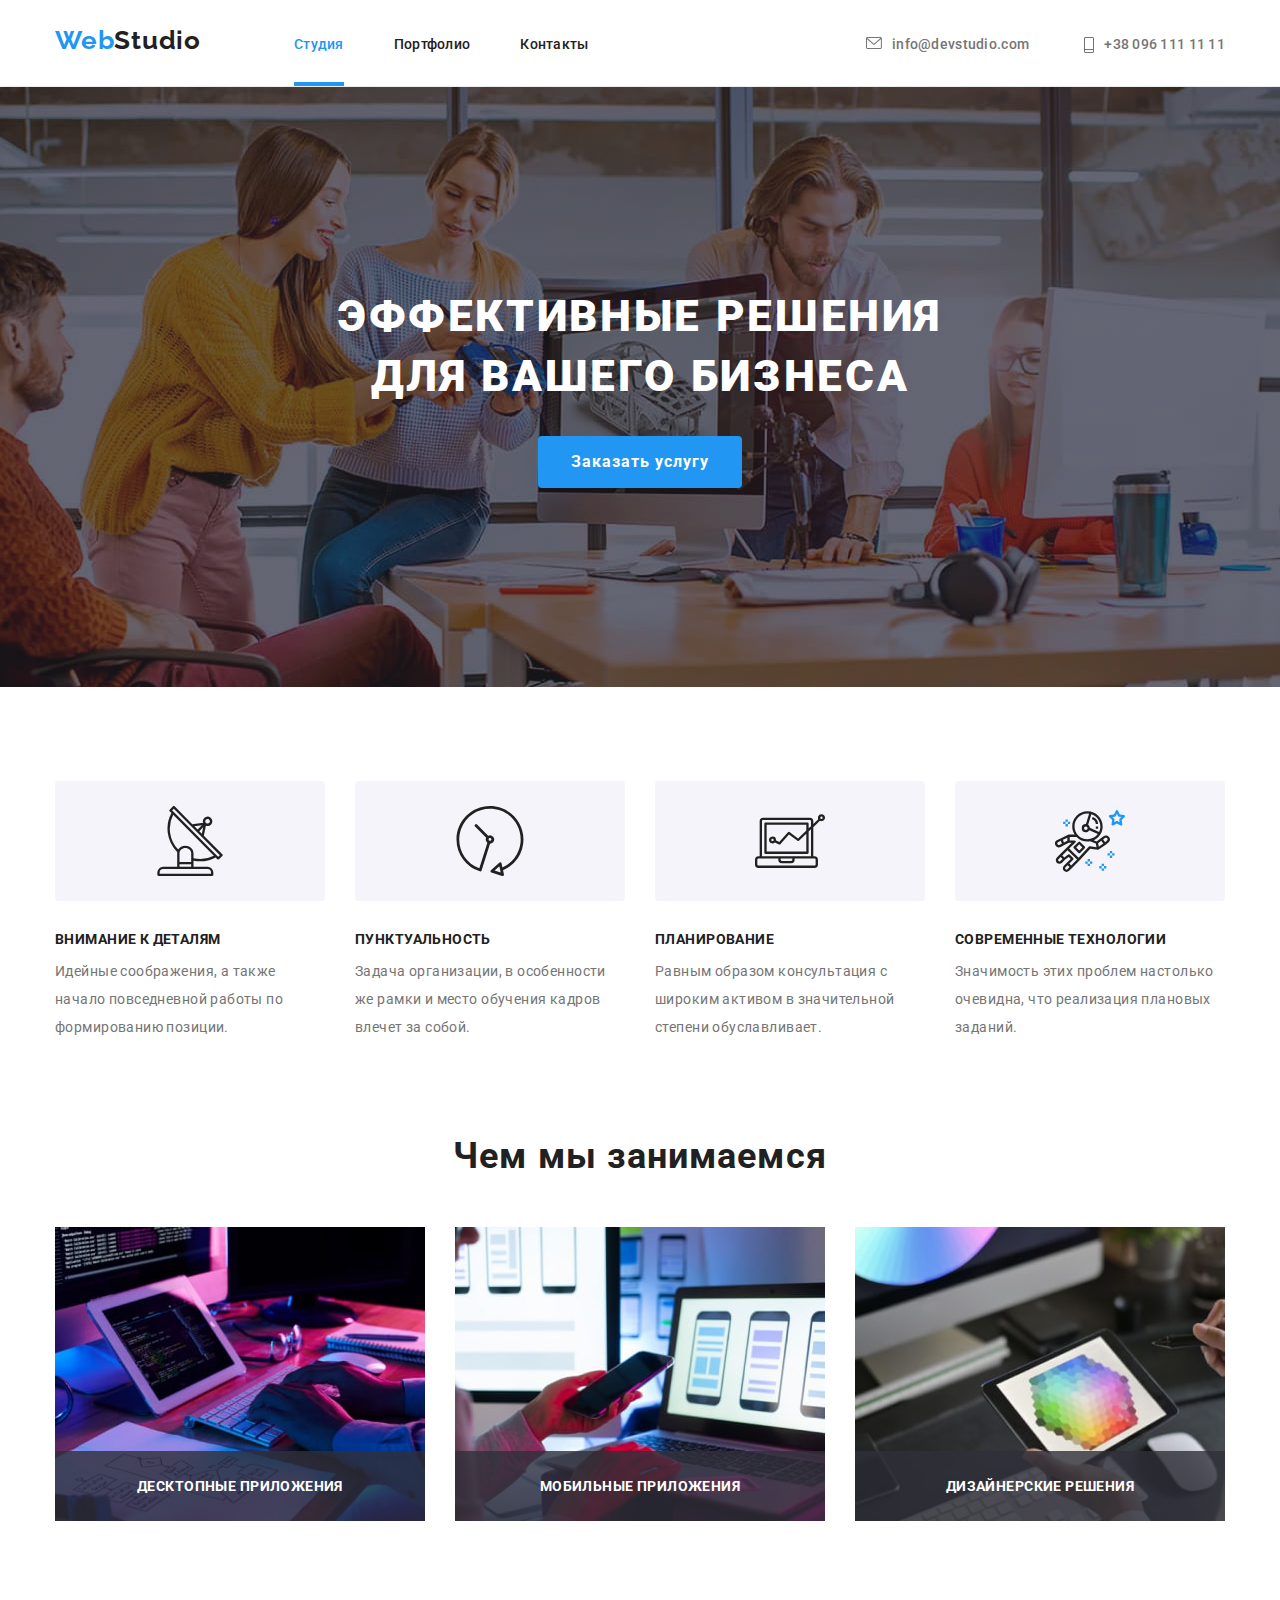
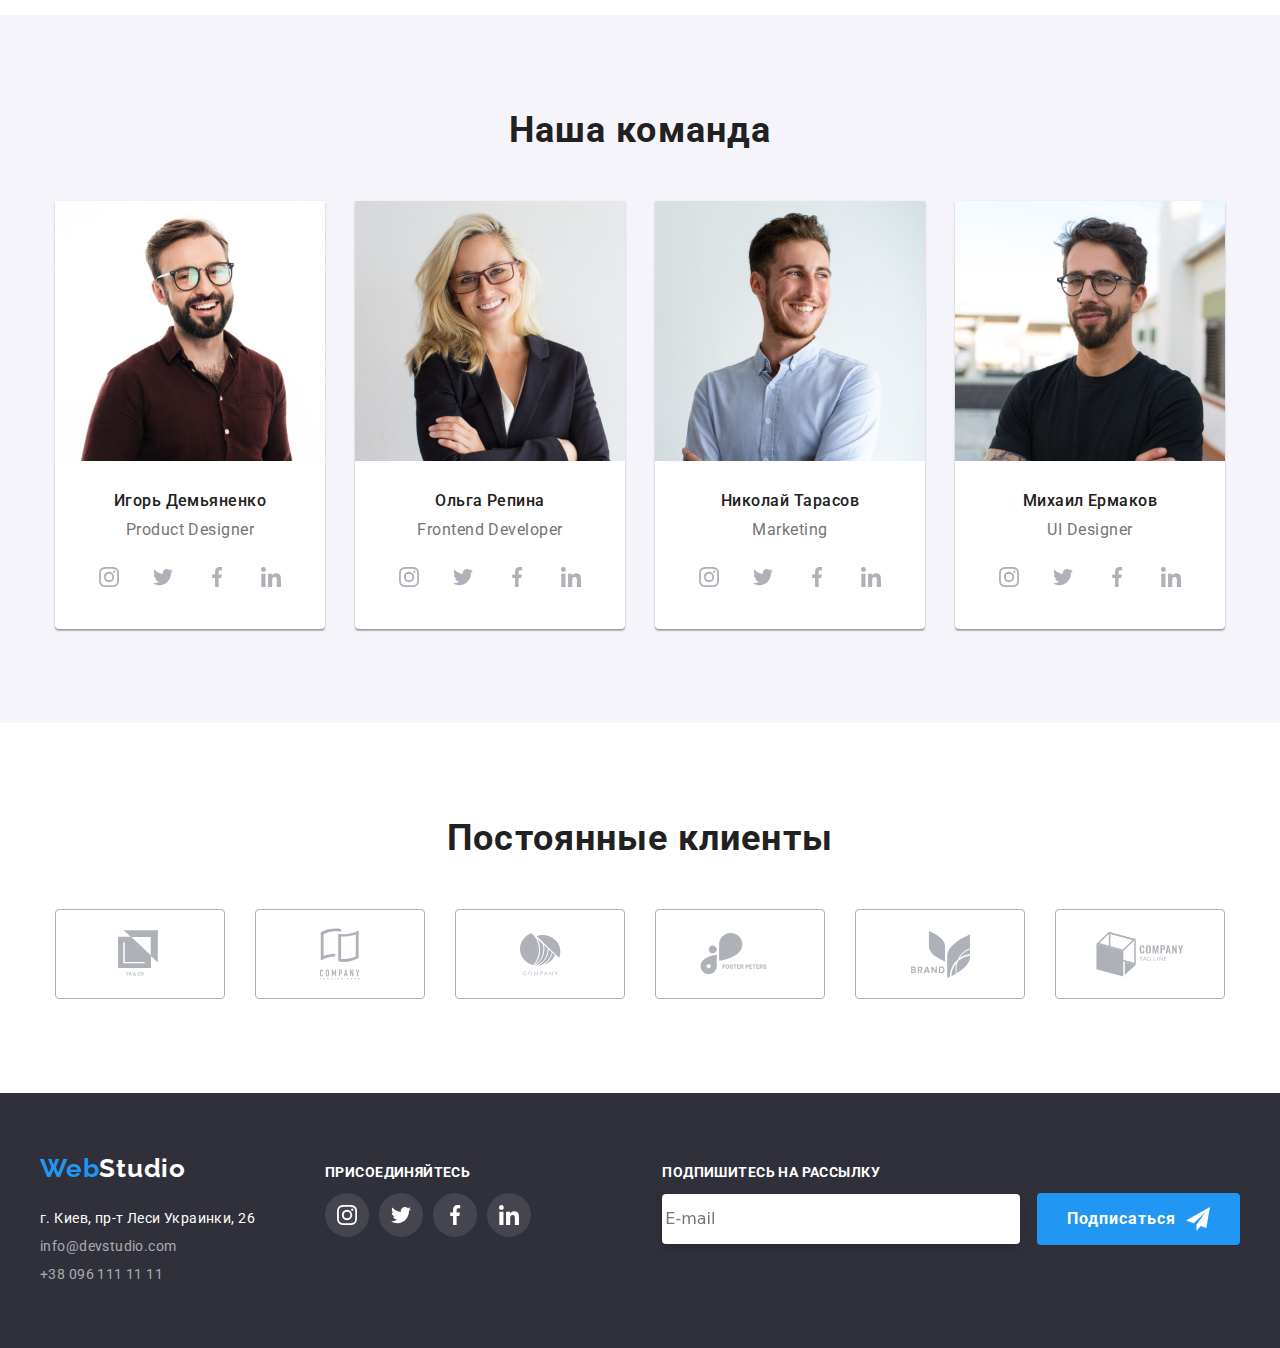
==== index.html @ 357f983d "start 7 d.z" ====
<!DOCTYPE html>
<html lang="ru">
  <head>
    <meta charset="UTF-8" />
    <meta name="viewport" content="width=device-width, initial-scale=1.0" />
    <title>WebStudio</title>
    <link rel="stylesheet" href="./css/styles.css" />
    <link
      rel="stylesheet"
      href="https://cdnjs.cloudflare.com/ajax/libs/modern-normalize/0.7.0/modern-normalize.min.css"
    />
    <link
      href="https://fonts.googleapis.com/css2?family=Raleway:wght@400;700&family=Roboto:wght@400;500;700;900&display=swap"
      rel="stylesheet"
    />
  </head>
  <body>
    <header>
      <div class="container leveling">
        <nav class="header__nav">
          <a class="logo" href="./index.html">
            <p>Web<span class="logo_Studio">Studio</span></p>
          </a>
          <ul class="header__list">
            <li class="item"><a class="link current" href="./index.html">Студия</a></li>
            <li class="item"><a class="link" href="./portfolio.html">Портфолио</a></li>
            <li class="item"><a class="link" href="">Контакты</a></li>
          </ul>
        </nav>
        <address class="header__address">
          <a class="addres-link" href="mailto:info@devstudio.com">
            <svg class="address-img mail">
              <use href="./images/svg_sprite/sprite_optim.svg#icon-mail"></use></svg
            >info@devstudio.com</a
          >
          <a class="addres-link" href="tell:+380961111111">
            <svg class="address-img mob">
              <use href="./images/svg_sprite/sprite_optim.svg#icon-mob"></use></svg
            >+38 096 111 11 11</a
          >
        </address>
      </div>
    </header>
    <main>
      <!-- секція Герой -->
      <section class="hero">
        <div class="hero__bloс">
          <h1 class="title">Эффективные решения для вашего бизнеса</h1>
          <button class="button" type="button" data-modal-open>Заказать услугу</button>
        </div>
      </section>
      <!-- секція переваги   -->
      <section class="advantages">
        <div class="container">
          <h2 class="visually-hidden">advantages</h2>
          <ul class="advantages__list">
            <li class="advantages__item">
              <p class="advantages__title antenna">Внимание к деталям</p>
              <p class="advantages__descript">
                Идейные соображения, а также начало повседневной работы по формированию позиции.
              </p>
            </li>
            <li class="advantages__item">
              <p class="advantages__title clock">Пунктуальность</p>
              <p class="advantages__descript">
                Задача организации, в особенности же рамки и место обучения кадров влечет за собой.
              </p>
            </li>
            <li class="advantages__item">
              <p class="advantages__title leptop">Планирование</p>
              <p class="advantages__descript">
                Равным образом консультация с широким активом в значительной степени обуславливает.
              </p>
            </li>
            <li class="advantages__item">
              <p class="advantages__title astronaut">Современные технологии</p>
              <p class="advantages__descript">
                Значимость этих проблем настолько очевидна, что реализация плановых заданий.
              </p>
            </li>
          </ul>
        </div>
      </section>
      <!-- секція чим ми займаємось -->
      <section class="specialty section__joint">
        <div class="container">
          <h2 class="specialty__title">Чем мы занимаемся</h2>
          <ul class="specialty__list">
            <li class="specialty__item">
              <img src="./images/specialty/desktop.jpg" alt="desktop" width="370" height="294" />
              <h3 class="specialyty__position-title">Десктопные приложения</h3>
            </li>
            <li class="specialty__item">
              <img src="./images/specialty/mobile.jpg" alt="mobile" width="370" height="294" />
              <h3 class="specialyty__position-title">Мобильные приложения</h3>
            </li>
            <li class="specialty__item">
              <img src="./images/specialty/tablet.jpg" alt="tablet" width="370" height="294" />
              <h3 class="specialyty__position-title">Дизайнерские решения</h3>
            </li>
          </ul>
        </div>
      </section>
      <!-- секція наша команда -->
      <section class="team section__joint">
        <div class="container">
          <h2 class="team__title section-title">Наша команда</h2>
          <ul class="team__list">
            <li class="team__item">
              <img class="team__img" src="./images/team/igor.jpg" alt="Игорь Демьяненко" width="270" height="260" />
              <div class="team__card">
                <h3 class="team__subtitle">Игорь Демьяненко</h3>
                <p class="team__descript">Product Designer</p>
                <ul class="list_network">
                  <li class="item_network">
                    <a class="link_network" href="">
                      <svg class="light_theme instagram-size">
                        <use href="./images/svg_sprite/sprite_optim.svg#icon-instagram-2"></use>
                      </svg>
                    </a>
                  </li>
                  <li class="item_network">
                    <a class="link_network" href="">
                      <svg class="light_theme twitter-size">
                        <use href="./images/svg_sprite/sprite_optim.svg#icon-twitter-1"></use>
                      </svg>
                    </a>
                  </li>
                  <li class="item_network">
                    <a class="link_network" href="">
                      <svg class="light_theme facebook-size">
                        <use href="./images/svg_sprite/sprite_optim.svg#icon-facebook-1"></use>
                      </svg>
                    </a>
                  </li>
                  <li class="item_network">
                    <a class="link_network" href="">
                      <svg class="light_theme linkedin-size">
                        <use href="./images/svg_sprite/sprite_optim.svg#icon-linkedin-1"></use>
                      </svg>
                    </a>
                  </li>
                </ul>
              </div>
            </li>
            <li class="team__item">
              <img class="team__img" src="./images/team/olha.jpg" alt="Ольга Репина" width="270" height="260" />
              <div class="team__card">
                <h3 class="team__subtitle">Ольга Репина</h3>
                <p class="team__descript">Frontend Developer</p>
                <ul class="list_network">
                  <li class="item_network">
                    <a class="link_network" href="">
                      <svg class="light_theme instagram-size">
                        <use href="./images/svg_sprite/sprite_optim.svg#icon-instagram-2"></use>
                      </svg>
                    </a>
                  </li>
                  <li class="item_network">
                    <a class="link_network" href="">
                      <svg class="light_theme twitter-size">
                        <use href="./images/svg_sprite/sprite_optim.svg#icon-twitter-1"></use>
                      </svg>
                    </a>
                  </li>
                  <li class="item_network">
                    <a class="link_network" href="">
                      <svg class="light_theme facebook-size">
                        <use href="./images/svg_sprite/sprite_optim.svg#icon-facebook-1"></use>
                      </svg>
                    </a>
                  </li>
                  <li class="item_network">
                    <a class="link_network" href="">
                      <svg class="light_theme linkedin-size">
                        <use href="./images/svg_sprite/sprite_optim.svg#icon-linkedin-1"></use>
                      </svg>
                    </a>
                  </li>
                </ul>
              </div>
            </li>
            <li class="team__item">
              <img class="team__img" src="./images/team/mykola.jpg" alt="Николай Тарасов" width="270" height="260" />
              <div class="team__card">
                <h3 class="team__subtitle">Николай Тарасов</h3>
                <p class="team__descript">Marketing</p>
                <ul class="list_network">
                  <li class="item_network">
                    <a class="link_network" href="">
                      <svg class="light_theme instagram-size">
                        <use href="./images/svg_sprite/sprite_optim.svg#icon-instagram-2"></use>
                      </svg>
                    </a>
                  </li>
                  <li class="item_network">
                    <a class="link_network" href="">
                      <svg class="light_theme twitter-size">
                        <use href="./images/svg_sprite/sprite_optim.svg#icon-twitter-1"></use>
                      </svg>
                    </a>
                  </li>
                  <li class="item_network">
                    <a class="link_network" href="">
                      <svg class="light_theme facebook-size">
                        <use href="./images/svg_sprite/sprite_optim.svg#icon-facebook-1"></use>
                      </svg>
                    </a>
                  </li>
                  <li class="item_network">
                    <a class="link_network" href="">
                      <svg class="light_theme linkedin-size">
                        <use href="./images/svg_sprite/sprite_optim.svg#icon-linkedin-1"></use>
                      </svg>
                    </a>
                  </li>
                </ul>
              </div>
            </li>
            <li class="team__item">
              <img class="team__img" src="./images/team/myhailo.jpg" alt="Михаил Ермаков" width="270" height="260" />
              <div class="team__card">
                <h3 class="team__subtitle">Михаил Ермаков</h3>
                <p class="team__descript">UI Designer</p>
                <ul class="list_network">
                  <li class="item_network">
                    <a class="link_network" href="" aria-label="www.instagram.com">
                      <svg class="light_theme instagram-size">
                        <use href="./images/svg_sprite/sprite_optim.svg#icon-instagram-2"></use>
                      </svg>
                    </a>
                  </li>
                  <li class="item_network">
                    <a class="link_network" href="" aria-label="www.twitter.com">
                      <svg class="light_theme twitter-size">
                        <use href="./images/svg_sprite/sprite_optim.svg#icon-twitter-1"></use>
                      </svg>
                    </a>
                  </li>
                  <li class="item_network">
                    <a class="link_network" href="" aria-label="www.facebook.com">
                      <svg class="light_theme facebook-size">
                        <use href="./images/svg_sprite/sprite_optim.svg#icon-facebook-1"></use>
                      </svg>
                    </a>
                  </li>
                  <li class="item_network">
                    <a class="link_network" href="" aria-label="www.linkedin.com">
                      <svg class="light_theme linkedin-size">
                        <use href="./images/svg_sprite/sprite_optim.svg#icon-linkedin-1"></use>
                      </svg>
                    </a>
                  </li>
                </ul>
              </div>
            </li>
          </ul>
        </div>
      </section>
      <!-- постійні клієнти -->
      <section class="customers section__joint">
        <div class="container">
          <h2 class="customers__title section-title">Постоянные клиенты</h2>
          <ul class="customers__list">
            <li class="customers__item">
              <a class="customers__link" href="#">
                <svg width="44" height="49" class="customers__icon">
                  <use href="./images/svg_sprite/sprite_optim.svg#icon-YA_CO"></use>
                </svg>
              </a>
            </li>
            <li class="customers__item">
              <a class="customers__link" href="">
                <svg width="40" height="52" class="customers__icon">
                  <use href="./images/svg_sprite/sprite_optim.svg#icon-company_tagline_here"></use>
                </svg>
              </a>
            </li>
            <li class="customers__item">
              <a class="customers__link" href="">
                <svg width="41" height="43" class="customers__icon">
                  <use href="./images/svg_sprite/sprite_optim.svg#icon-company"></use>
                </svg>
              </a>
            </li>
            <li class="customers__item">
              <a class="customers__link" href="">
                <svg width="80" height="42" class="customers__icon">
                  <use href="./images/svg_sprite/sprite_optim.svg#icon-FosterPeters"></use>
                </svg>
              </a>
            </li>
            <li class="customers__item">
              <a class="customers__link" href="">
                <svg width="59" height="47" class="customers__icon">
                  <use href="./images/svg_sprite/sprite_optim.svg#icon-Brand"></use>
                </svg>
              </a>
            </li>
            <li class="customers__item">
              <a class="customers__link" href="">
                <svg width="88" height="45" class="customers__icon">
                  <use href="./images/svg_sprite/sprite_optim.svg#icon-Compani_tag_line"></use>
                </svg>
              </a>
            </li>
          </ul>
        </div>
      </section>
    </main>
    <!-- футер -->
    <footer class="page-footer">
      <div class="container page-footer__box">
        <div class="address-box">
          <a class="logo" href="./index.html">
            <p>Web<span class="logo_Studio">Studio</span></p>
          </a>
          <address>
            <p class="footer-address">г. Киев, пр-т Леси Украинки, 26</p>
            <a class="footer_link" href="mailto:info@devstudio.com">info@devstudio.com</a>
            <a class="footer_link" href="tell:+380961111111">+38 096 111 11 11</a>
          </address>
        </div>
        <div class="network-box">
          <p class="join">присоединяйтесь</p>
          <ul class="list_network">
            <li class="item_network">
              <a class="link_network link_them" href="" aria-label="www.instagram.com">
                <svg class="dark_theme instagram-size">
                  <use href="./images/svg_sprite/sprite_optim.svg#icon-instagram-2"></use>
                </svg>
              </a>
            </li>
            <li class="item_network">
              <a class="link_network link_them" href="" aria-label="www.twitter.com">
                <svg class="dark_theme twitter-size">
                  <use href="./images/svg_sprite/sprite_optim.svg#icon-twitter-1"></use>
                </svg>
              </a>
            </li>
            <li class="item_network">
              <a class="link_network link_them" href="" aria-label="www.facebook.com">
                <svg class="dark_theme facebook-size">
                  <use href="./images/svg_sprite/sprite_optim.svg#icon-facebook-1"></use>
                </svg>
              </a>
            </li>
            <li class="item_network">
              <a class="link_network link_them" href="" aria-label="www.linkedin.com">
                <svg class="dark_theme linkedin-size">
                  <use href="./images/svg_sprite/sprite_optim.svg#icon-linkedin-1"></use>
                </svg>
              </a>
            </li>
          </ul>
        </div>

        <div class="subscription">
          <p class="join">Подпишитесь на рассылку</p>
          <form action="">
            <input type="email" name="user-email" placeholder="E-mail" />
            <button class="subscription button" type="submit">
              Подписаться
              <svg class="icon_teiegram">
                <use href="./images/svg_sprite/form/symbol-defs-form.svg#icon-icon_telegram"></use>
              </svg>
            </button>
          </form>
        </div>
      </div>
    </footer>
    <div class="backdrop is-hidden" data-modal>
      <div class="scroll">
        <div class="modal">
          <!-- кнопка викл. модалки -->
          <button class="btn_end" type="button" data-modal-close>
            <svg width="18" height="18">
              <use href="./images/svg_sprite/sprite_optim.svg#icon-close-black-18dp-2-1"></use>
            </svg>
          </button>

          <!-- модальні елементи форми -->

          <form action="" class="modal_form">
            <p class="modal-title">Оставьте свои данные, мы вам перезвоним</p>
            <div class="modal__user_form">
              <input type="text" class="user_name-form form_imput" id="user_name" />
              <label for="user_name" class="modal-form_label">Имя</label>
              <svg width="18" height="18" class="modal_form__icon">
                <use href="./images/svg_sprite/form/symbol-defs-form_optm.svg#icon-icon_person"></use>
              </svg>
            </div>

            <div class="modal__user_form">
              <input type="tel" class="phone-form form_imput" id="user_phone" />
              <label for="user_phone" class="modal-form_label">Телефон</label>
              <svg width="18" height="18" class="modal_form__icon">
                <use href="./images/svg_sprite/form/symbol-defs-form_optm.svg#icon-icon_phone"></use>
              </svg>
            </div>

            <div class="modal__user_form">
              <input type="email" class="mail-form form_imput" id="user_mail" />
              <label for="user_mail" class="modal-form_label">Почта</label>
              <svg width="18" height="18" class="modal_form__icon">
                <use href="./images/svg_sprite/form/symbol-defs-form_optm.svg#icon-icon_email"></use>
              </svg>
            </div>

            <label for="user_mesage" class="user_mesage_label">Комментарий</label>
            <textarea name="" class="user_mesage-form" placeholder="Введите текст" id="user_mesage"></textarea>

            <input type="checkbox" class="check-form-policy visually-hidden" id="user_policy" />
            <label for="user_policy" class="label_check-form"
              ><span>Соглашаюсь с рассылкой и принимаю <a href="#">Условия договора</a></span></label
            >

            <button type="submit" class="button btn_form">Отправить</button>
          </form>
        </div>
      </div>
    </div>
    <script src="./js/modal.js"></script>
  </body>
</html>
---- css/styles.css ----
html {
  box-sizing: border-box;
}

*,
*::before,
*::after {
  box-sizing: inherit;
}

:root {
  --logo-color: #2196f3;
  --descript-color: #757575;
  --addres-footer-color: rgba(255, 255, 255, 0.6);
  --font-color: #212121;
  --background-button: #f5f4fa;
  --dark-background-color: #ffffff;
  --fix: tomato;
}

h1,
h2,
h3 {
  margin: 0px;
}
a {
  text-decoration: none;
}
ul {
  list-style: none;
  padding: 0px;
  margin: 0px;
}

body {
  margin: 0px;
  font-family: roboto, sans-serif;
  /* font-size: 14px;
    line-height: 1.14;
    letter-spacing: 0.03em; */
  /* background-color: turquoise; */
}

img {
  display: block;
  max-width: 100%;
  object-fit: cover;
  height: auto;
}

.container {
  width: 1200px;
  padding-right: 15px;
  padding-left: 15px;
  margin-left: auto;
  margin-right: auto;
  /* outline: 2px solid var(--fix); */
}

/* =====header===== */
.header__address {
  margin-left: auto;
}
header .item + .item {
  margin-left: 50px;
}
/* .item:hover {
  svg нижнє підкреслення
} */
header p {
  margin: 25px 0px;
}
header .link {
  font-family: Roboto;
  font-weight: 500;
  font-size: 14px;
  line-height: 1.43;
  letter-spacing: 0.02em;
  color: var(--font-color);
  display: block;
  /* padding: 31px 0px; */
  transition: color 250ms cubic-bezier(0.4, 0, 0.2, 1);
}
header .link:hover,
header .link:focus {
  color: var(--logo-color);
}

.logo {
  color: var(--logo-color);
  font-family: Raleway;
  font-weight: bold;
  font-size: 26px;
  line-height: 1.192;
  letter-spacing: 0.03em;

  margin-right: 93px;
}
.logo_Studio {
  color: var(--font-color);
}

.current::after {
  content: "";
  width: 100%;
  height: 4px;
  background-color: var(--logo-color);

  display: block;
  margin-top: 28px;
  margin-right: auto;
  margin-left: auto;
}

.addres-link:not(:last-child) {
  margin-right: 50px;
}

.address-img.mail {
  width: 16px;
  height: 12px;
  vertical-align: baseline;
  fill: var(--descript-color);
  transition: fill 250ms cubic-bezier(0.4, 0, 0.2, 1);
}
.address-img.mob {
  width: 10px;
  height: 16px;
  vertical-align: bottom;
  fill: var(--descript-color);
  overflow: visible;
  transition: fill 250ms cubic-bezier(0.4, 0, 0.2, 1);
}
.address-img {
  margin-right: 10px;
}
.addres-link {
  font-family: Roboto;
  font-style: normal;
  font-weight: 500;
  font-size: 14px;
  line-height: 1.143;
  letter-spacing: 0.02em;
  color: var(--descript-color);
  transition: color 250ms cubic-bezier(0.4, 0, 0.2, 1);
}
.addres-link:hover .address-img,
.addres-link:focus .address-img {
  fill: var(--logo-color);
}
.addres-link:hover,
.addres-link:focus {
  color: var(--logo-color);
}

nav .current {
  color: var(--logo-color);
}

.leveling {
  display: flex;
  align-items: baseline;
}
.header__nav {
  display: flex;
  align-items: baseline;
}
.header__list {
  display: flex;
}
header {
  border-bottom: 1px solid #ececec;
}
main p {
  margin-bottom: 0px;
}

/* =====section===== */
.section__joint {
  padding: 94px 0px;
}

/* =====hero===== */
.hero {
  background-color: #c4c4c4;
  background-repeat: no-repeat;
  background-position: center;
  background-image: linear-gradient(rgba(47, 48, 58, 0.4), rgba(47, 48, 58, 0.4)), url("../images/hero/baner.jpg");
}
.hero .title {
  font-family: Roboto;
  font-weight: 900;
  font-size: 44px;
  line-height: 1.364;
  letter-spacing: 0.06em;
  text-transform: uppercase;
  color: var(--dark-background-color);

  margin-bottom: 30px;
}
.hero__bloс {
  /* margin-right: auto;
  margin-left: auto;
  padding:200px 0px;
  text-align: center; 
  max-width: 696px;*/

  display: flex;
  flex-direction: column;
  align-items: center;
  justify-content: center;
  text-align: center;
  max-width: 696px;
  min-height: 600px;
  margin: auto;
  padding: 0px 15px;
}

/* =====button===== */

.hero .button {
  font-family: Roboto;
  font-style: normal;
  font-weight: bold;
  font-size: 16px;
  line-height: 1.875;
  /* align-items: center; */
  text-align: center;
  letter-spacing: 0.06em;
  color: var(--dark-background-color);
  background-color: var(--logo-color);
  padding: 10px 32px;
}
/* =====filter===== */
.filter .button {
  font-family: Roboto;
  font-weight: 500;
  font-size: 16px;
  line-height: 1.625;
  text-align: center;
  letter-spacing: 0.03em;
  color: var(--font-color);
  background: var(--background-button);

  padding: 6px 22px;
}
.button {
  display: inline-block;
  border-radius: 4px;
  border: 1px solid transparent;
  cursor: pointer;
  transition: color 250ms cubic-bezier(0.4, 0, 0.2, 1);
  transition: background-color 250ms cubic-bezier(0.4, 0, 0.2, 1);
}

.button:hover,
.button:focus {
  color: var(--dark-background-color);
  background-color: var(--logo-color);
}

/* .bbbutton {border-radius: 4px;
  font-size: 16px;
  padding: 6px 22px;
  display: inline-block;
  font-family: inherit;
  font-weight: bold;
  text-align: center;
  border: 1px solid transparent;


  color: tomato;
  background-color: blue;
  line-height: 1.88;
  letter-spacing: 0.06em;
  padding: 10px 32px;} */

/* =====advantages===== */
.advantages {
  padding-top: 94px;
}
.advantages__list {
  display: flex;
}

.advantages__item:not(:last-child) {
  margin-right: 30px;
}
.advantages__item {
  width: calc((100% - 90px) / 3);
}

.advantages__title {
  font-family: Roboto;
  font-weight: bold;
  font-size: 14px;
  line-height: 1.143;
  letter-spacing: 0.03em;
  text-transform: uppercase;
  color: var(--font-color);

  margin-top: 0px;
  margin-bottom: 10px;
}
.advantages__title::before {
  display: block;
  content: "";
  width: 270px;
  height: 120px;
  /* block-size: cover; */
  background-repeat: no-repeat;
  background-position: center;
  background-color: var(--background-button);
  border-radius: 4px;
  background-size: auto;
  margin-bottom: 30px;
}
.antenna::before {
  background-image: url("../images/advantages/antenna.svg");
}
.astronaut::before {
  background-image: url("../images/advantages/astronaut.svg");
}
.clock::before {
  background-image: url("../images/advantages/Clock.svg");
}
.leptop::before {
  background-image: url("../images/advantages/leptop.svg");
}
.advantages__descript {
  font-family: Roboto;
  font-weight: normal;
  font-size: 14px;
  line-height: 2;
  letter-spacing: 0.03em;
  color: var(--descript-color);
  margin: 0px;
}

/* =====specialty===== */
.specialty {
}
.specialty__list {
  display: flex;
}
.specialty__item {
  width: calc((100% - 60px) / 3);
  /* flex-basis: calc((100% - 60px)/3); */
  position: relative;
}
.specialty__item + .specialty__item {
  margin-left: 30px;
}

/* =====надання фоткам адаптації===== */
.specialty__item img {
  display: block;
  max-width: 100%;
  object-fit: cover;
}
/* =====надання фоткам адаптації===== */

.specialyty__position-title {
  font-family: Roboto;
  font-style: normal;
  font-weight: bold;
  font-size: 14px;
  line-height: 1.143;
  text-align: center;
  letter-spacing: 0.03em;
  text-transform: uppercase;
  color: var(--dark-background-color);
  background-color: rgba(47, 48, 58, 0.8);

  position: absolute;
  padding-top: 27px;
  padding-bottom: 27px;
  bottom: 0px;
  left: 0px;
  width: 100%;
}

.specialty__title {
  font-family: Roboto;
  font-weight: bold;
  font-size: 36px;
  line-height: 1.167;
  text-align: center;
  letter-spacing: 0.03em;
  color: var(--font-color);

  margin-bottom: 50px;
}

/* =====team===== */
.team {
  background-color: var(--background-button);
}
.team__list {
  display: flex;
}
.team__item + .team__item {
  margin-left: 30px;
}
.team__item {
  width: calc((100% - 90px) / 3);
  box-shadow: 0px 1px 3px rgba(0, 0, 0, 0.12), 0px 1px 1px rgba(0, 0, 0, 0.14), 0px 2px 1px rgba(0, 0, 0, 0.2);
  border-radius: 0px 0px 4px 4px;
  background-color: var(--dark-background-color);
}
.section-title {
  font-family: Roboto;
  font-weight: bold;
  font-size: 36px;
  line-height: 1.167;
  text-align: center;
  letter-spacing: 0.03em;
  color: var(--font-color);

  margin-bottom: 50px;
}
.team__img {
}
.team__card {
  padding-bottom: 30px;
  padding-top: 30px;
}
.team__subtitle {
  font-family: Roboto;
  font-weight: 500;
  font-size: 16px;
  line-height: 1.1875;
  text-align: center;
  letter-spacing: 0.03em;
  color: var(--font-color);

  margin-bottom: 10px;
}
.team__descript {
  font-family: Roboto;
  font-weight: normal;
  font-size: 16px;
  line-height: 1.1875;
  text-align: center;
  letter-spacing: 0.03em;
  color: var(--descript-color);

  margin-bottom: 16px;
  margin-top: 0px;
}
.list_network {
  display: flex;
  justify-content: center;
}
.item_network:not(:last-child) {
  margin-right: 10px;
}
.link_network {
  width: 44px;
  height: 44px;
  display: flex;
  justify-content: center;
  align-items: center;
  border-radius: 50%;
  background-color: var(--dark-background-color);
  transition: background-color 250ms cubic-bezier(0.4, 0, 0.2, 1);
}

.link_network:hover .light_theme {
  fill: var(--dark-background-color);
}
.link_network:hover {
  background-color: var(--logo-color);
}
.link_them {
  background-color: rgba(255, 255, 255, 0.1);
}
.light_theme {
  fill: #afb1b8;
}
.dark_theme {
  fill: var(--dark-background-color);
}

.instagram-size {
  width: 20px;
  height: 20px;
}
.twitter-size {
  width: 20px;
  height: 20px;
}
.facebook-size {
  width: 20px;
  height: 20px;
}
.linkedin-size {
  width: 20px;
  height: 20px;
}

/* =====customers===== */
.customers__list {
  display: flex;
}
.customers__item:not(:last-child) {
  margin-right: 30px;
}

.customers__link {
  display: flex;
  width: 170px;
  height: 90px;
  border: 1px solid #afb1b8;
  border-radius: 4px;
  justify-content: center;
  align-items: center;
  /* transition: border-color 250ms cubic-bezier(0.4, 0, 0.2, 1); */
}

.customers__link:hover .customers__icon,
.customers__link:focus .customers__icon {
  fill: var(--logo-color);
}
.customers__link:hover {
  border-color: var(--logo-color);
}

.customers__icon {
  fill: #afb1b8;
  transition: fill 250ms cubic-bezier(0.4, 0, 0.2, 1);
}

/* =====Portfolio===== */
.our_projects a {
  display: block;
}
.our_projects {
}
.our_projects__overlay {
  position: relative;
  overflow: hidden;
}
.our_projects__text {
  font-family: Roboto;
  font-style: normal;
  font-weight: normal;
  font-size: 18px;
  line-height: 1.556;
  letter-spacing: 0.03em;
  color: var(--dark-background-color);

  margin: 0px;
  padding: 63px 24px;
  width: 100%;
  height: 100%;

  position: absolute;
  top: 0px;
  left: 0px;
  background-color: rgba(33, 150, 243, 0.9);
  transform: translateY(100%);
  transition: transform 250ms cubic-bezier(0.4, 0, 0.2, 1);
}
.our_projects__item:hover .our_projects__text {
  transform: translateY(0%);
}
.our_projects__card {
  padding: 20px 24px;

  background: #ffffff;
  border: 1px solid #eeeeee;
  box-sizing: border-box;
}
.our_projects__title {
  font-family: Roboto;
  font-weight: bold;
  font-size: 18px;
  line-height: 2;
  letter-spacing: 0.06em;
  color: var(--font-color);

  margin-bottom: 4px;
}
.our_projects__descript {
  font-family: Roboto;
  font-weight: normal;
  font-size: 16px;
  line-height: 1.875;
  letter-spacing: 0.03em;
  color: var(--descript-color);

  margin-top: 0px;
  margin-bottom: 0px;
}

/* =====filter===== */
.filter {
}
.filter__list {
  display: flex;
  justify-content: center;
  margin-bottom: 50px;
}
.filter__item:not(:last-child) {
  margin-right: 8px;
}

/* =====our_projects__list===== */
.our_projects__list {
  display: flex;
  flex-wrap: wrap;
}
.our_projects__item:not(:nth-child(3n)) {
  margin-right: 30px;
}
.our_projects__item:not(:nth-last-child(-n + 3)) {
  margin-bottom: 30px;
}
.our_projects__item {
  width: calc((100% - 60px) / 3);
}
.our_projects__item:hover {
  box-shadow: 0px 1px 1px rgba(0, 0, 0, 0.12), 0px 4px 4px rgba(0, 0, 0, 0.06), 1px 4px 6px rgba(0, 0, 0, 0.16);
}

/* =====footer===== */
.page-footer .container {
  padding: 60px 0px;
}
.page-footer__box {
  display: flex;
  align-items: baseline;
}
.address-box {
  margin-right: 70px;
}
.page-footer address a {
  color: rgba(255, 255, 255, 0.6);
}
.page-footer p {
  margin-top: 0px;
  margin-bottom: 0px;
}
.page-footer .logo {
  display: inline-block;
  margin-right: 0px;
  padding-bottom: 20px;
}
.page-footer .logo_Studio {
  color: var(--dark-background-color);
}
.page-footer {
  background-color: #2f303a;
}
.page-footer address {
  color: var(--dark-background-color);
  font-family: Roboto;
  letter-spacing: 0.03em;
  font-weight: normal;
  font-size: 14px;
  line-height: 2;

  display: flex;
  flex-direction: column;
  font-style: normal;
}
.footer_link:hover,
.footer_link:focus {
  color: var(--logo-color);
}

.network-box {
}
.join {
  font-family: Roboto;
  font-style: normal;
  font-weight: bold;
  font-size: 14px;
  line-height: 1.143px;
  letter-spacing: 0.03em;
  text-transform: uppercase;
  color: #ffffff;

  padding-bottom: 20px;
}

.subscription {
  margin-left: auto;
}
.subscription.button {
  display: inline-flex;
  font-family: Roboto;
  font-style: normal;
  font-weight: bold;
  font-size: 16px;
  line-height: 1.875;
  align-items: center;
  text-align: center;
  letter-spacing: 0.06em;
  color: var(--dark-background-color);
  background-color: var(--logo-color);
  padding: 10px 29px;
}
.subscription input {
  margin-right: 12px;
  width: 358px;
  height: 50px;

  border: 1px solid rgba(255, 255, 255, 0.3);
  box-sizing: border-box;
  filter: drop-shadow(0px 4px 4px rgba(0, 0, 0, 0.15));
  border-radius: 4px;
}

.icon_teiegram {
  width: 24px;
  height: 24px;
  margin-left: 10px;
  fill: var(--dark-background-color);
}

/* ====кусочок коду для приховування непотрібного-технічного заголовку===
===hidden=== */
.visually-hidden {
  position: absolute !important;
  clip: rect(1px 1px 1px 1px);
  clip: rect(1px, 1px, 1px, 1px);
  padding: 0 !important;
  border: 0 !important;
  height: 1px !important;
  width: 1px !important;
  overflow: hidden;
}

/* ====модалка=== */
.backdrop {
  position: fixed;
  top: 0px;
  left: 0px;
  right: 0px;
  bottom: 0px;
  /* width: 100%;
  height: 100%;
  opacity: 1; */
  z-index: 9;
  transition: all 250ms cubic-bezier(0.4, 0, 0.2, 1);
  background: rgba(0, 0, 0, 0.2);
  visibility: visible;
}
.backdrop.is-hidden .modal {
  transform: translate(-100%) scale(0.5);
}
.scroll {
  position: absolute;
  top: 0px;
  left: 0px;
  right: 0px;
  bottom: 0px;
  display: flex;
  overflow: hidden auto;
  padding-top: 100px;
}

.modal {
  position: relative;
  max-width: 528px;
  min-height: 581px;
  width: 100%;
  margin: auto;
  /* left: 50%;
  top: 50%; */
  transform: translateY(10%) scale(1);

  transition: all 250ms cubic-bezier(0.4, 0, 0.2, 1);

  background: var(--dark-background-color);
  box-shadow: 0px 1px 3px rgba(0, 0, 0, 0.12), 0px 1px 1px rgba(0, 0, 0, 0.14), 0px 2px 1px rgba(0, 0, 0, 0.2);
  border-radius: 4px;
}
.btn_end {
  display: flex;
  justify-content: center;
  align-items: center;
  position: absolute;
  top: 8px;
  right: 8px;
  border-radius: 50%;
  width: 30px;
  height: 30px;
  background: var(--dark-background-color);
  border: 1px solid rgba(0, 0, 0, 0.1);
  transition: transform 1s linear;
}
.btn_end:focus  {
  fill: var(--logo-color);
}

.is-hidden {
  opacity: 0;
  visibility: hidden;
}

/* ====форми модалки=== */
.modal-title {
  font-family: Roboto;
  font-style: normal;
  font-weight: bold;
  font-size: 20px;
  line-height: 1.15;
  text-align: center;
  letter-spacing: 0.03em;
  color: #212121;
  margin-top: 0px;
  margin-bottom: 30px;
}
.modal_form {
  display: flex;
  flex-direction: column;
  padding: 40px;
}
.modal__user_form {
  position: relative;
  margin-bottom: 28px;
}
.modal_form__icon {
  position: absolute;
  top: 50%;
  left: 12px;
  transform: translateY(-50%);
}
/* .modal_form__icon {
  fill: currentcolor; */
}

.form_imput:focus,
.user_mesage-form:focus {
  outline: none;
}
.form_imput:focus,
.user_mesage-form:focus  {
  border: 1px solid var(--logo-color);
}
.form_imput:focus ~ .modal_form__icon {
  fill: var(--logo-color);
}

.form_imput {
  /* position: absolute; */
  width: 100%;
  height: 40px;

  border: 1px solid rgba(33, 33, 33, 0.2);
  border-radius: 4px;
  padding-left: 42px;
}
.modal-form_label {
  position: absolute;
  top: -15px;
  left: 0;

  font-family: Roboto;
  font-style: normal;
  font-weight: normal;
  font-size: 12px;
  line-height: 1.167;
  letter-spacing: 0.01em;
  color: #757575;
}

.user_mesage-form {
  width: 100%;
  height: 100%;
  resize: none;
  width: 448px;
  height: 120px;

  padding: 12px 16px;

  border: 1px solid rgba(33, 33, 33, 0.2);
  border-radius: 4px;
  margin-bottom: 20px  ;
}
/* .user_mesage {
  position: absolute;
  top: 0px;
  left: 0px;
} */
.user_mesage_label {
  font-family: Roboto;
  font-style: normal;
  font-weight: normal;
  font-size: 12px;
  line-height: 1.167;
  letter-spacing: 0.01em;
  color: #757575;
}

.check-form-policy:checked + .label_check-form{
  color: teal;
}

.label_check-form a{
  color: var(--logo-color);
}
.label_check-form {
  font-family: Roboto;
font-style: normal;
font-weight: normal;
font-size: 14px;
line-height: 1.71;
letter-spacing: 0.03em;
color: #757575;

display: flex;
align-items: center;
margin-bottom: 30px;
}
.label_check-form::before {
  display: block;
  content: "";
  width: 16px;  
  height: 16px;
  border: 1px solid #212121;
  margin-right: 8px;
}

.check-form-policy:checked + .label_check-form::before {
  color: teal;
  background-color: var(--logo-color);
  background-image: url(../images/svg_sprite/form/icon_mark.svg);
  background-repeat: no-repeat;
  background-position: center;
}


.btn_form {
  /* background: #2196F3; */
box-shadow: 0px 4px 4px rgba(0, 0, 0, 0.15);
/* border-radius: 4px; */

font-family: Roboto;
  font-style: normal;
  font-weight: bold;
  font-size: 16px;
  line-height: 1.875;
    text-align: center;
  letter-spacing: 0.06em;
  color: var(--dark-background-color);
  background-color: var(--logo-color);
  padding: 10px 55px;
width: 200px;
margin: 0 auto;
}
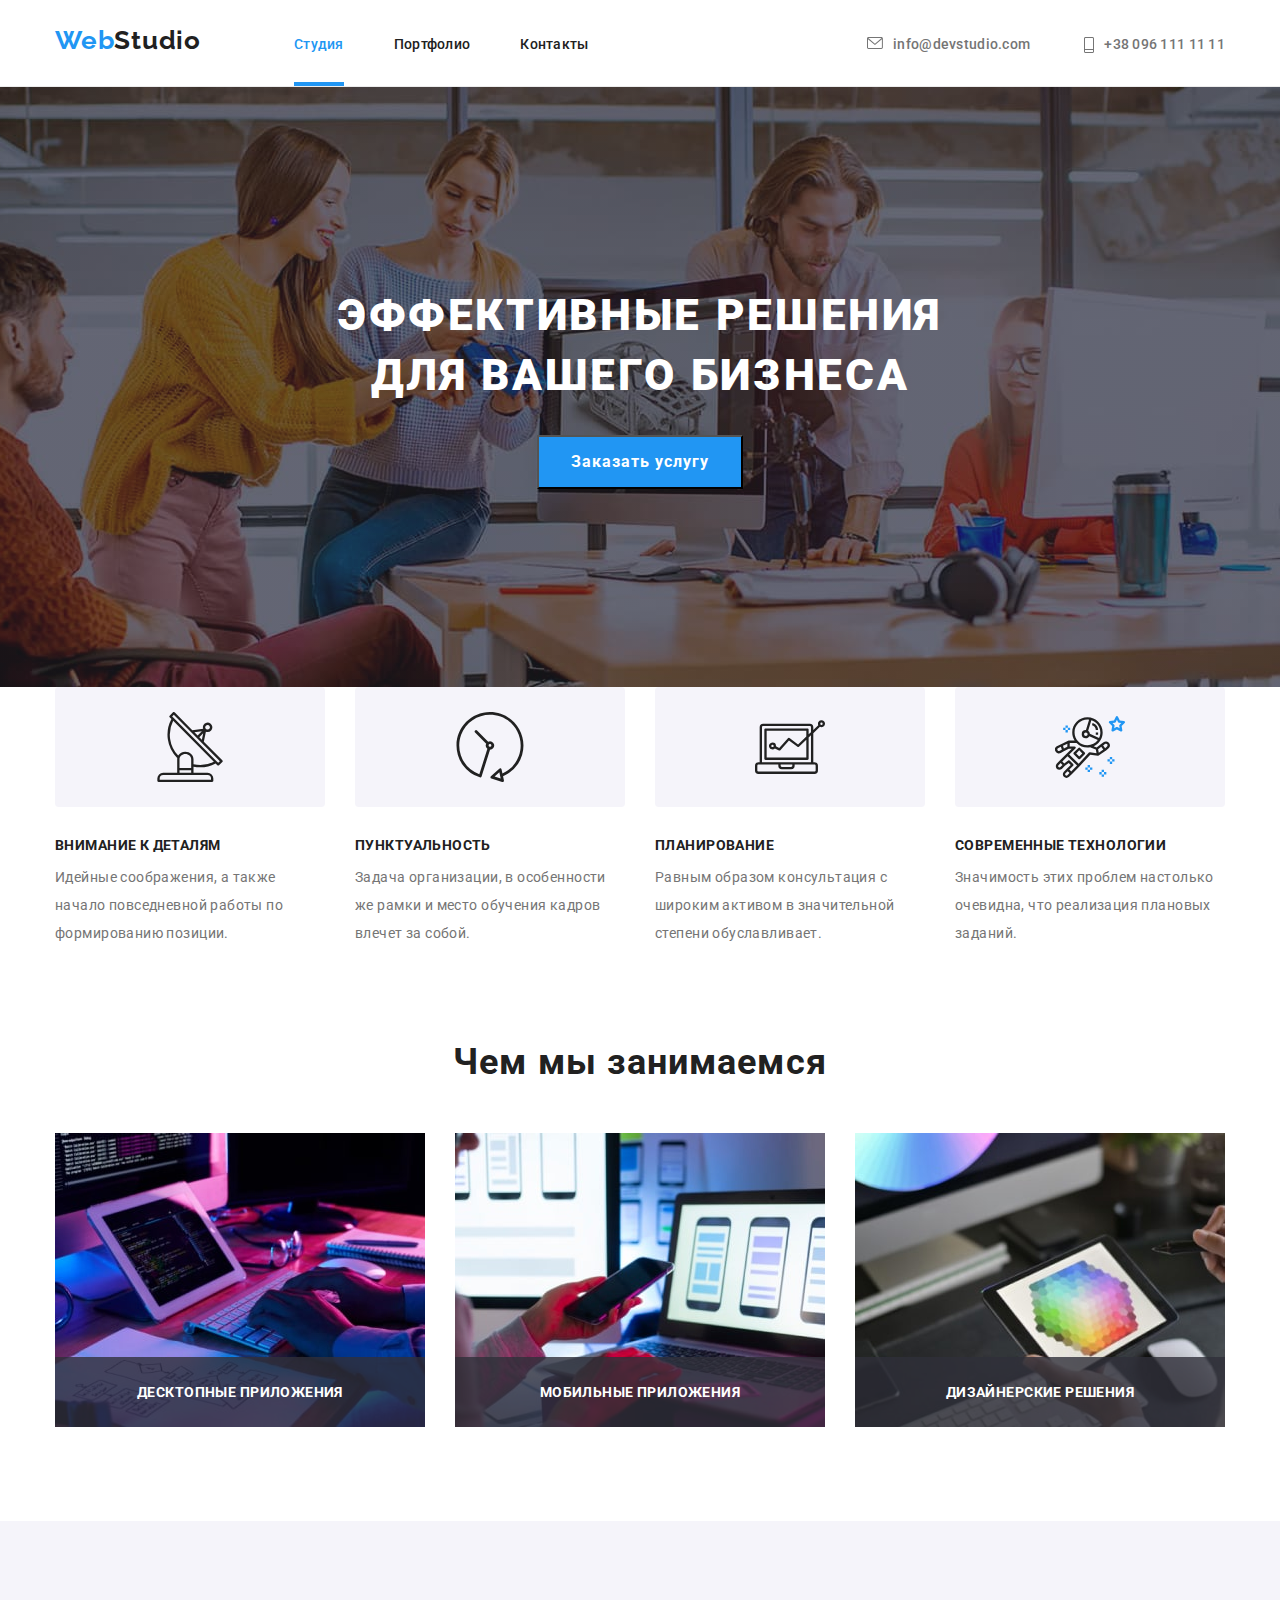
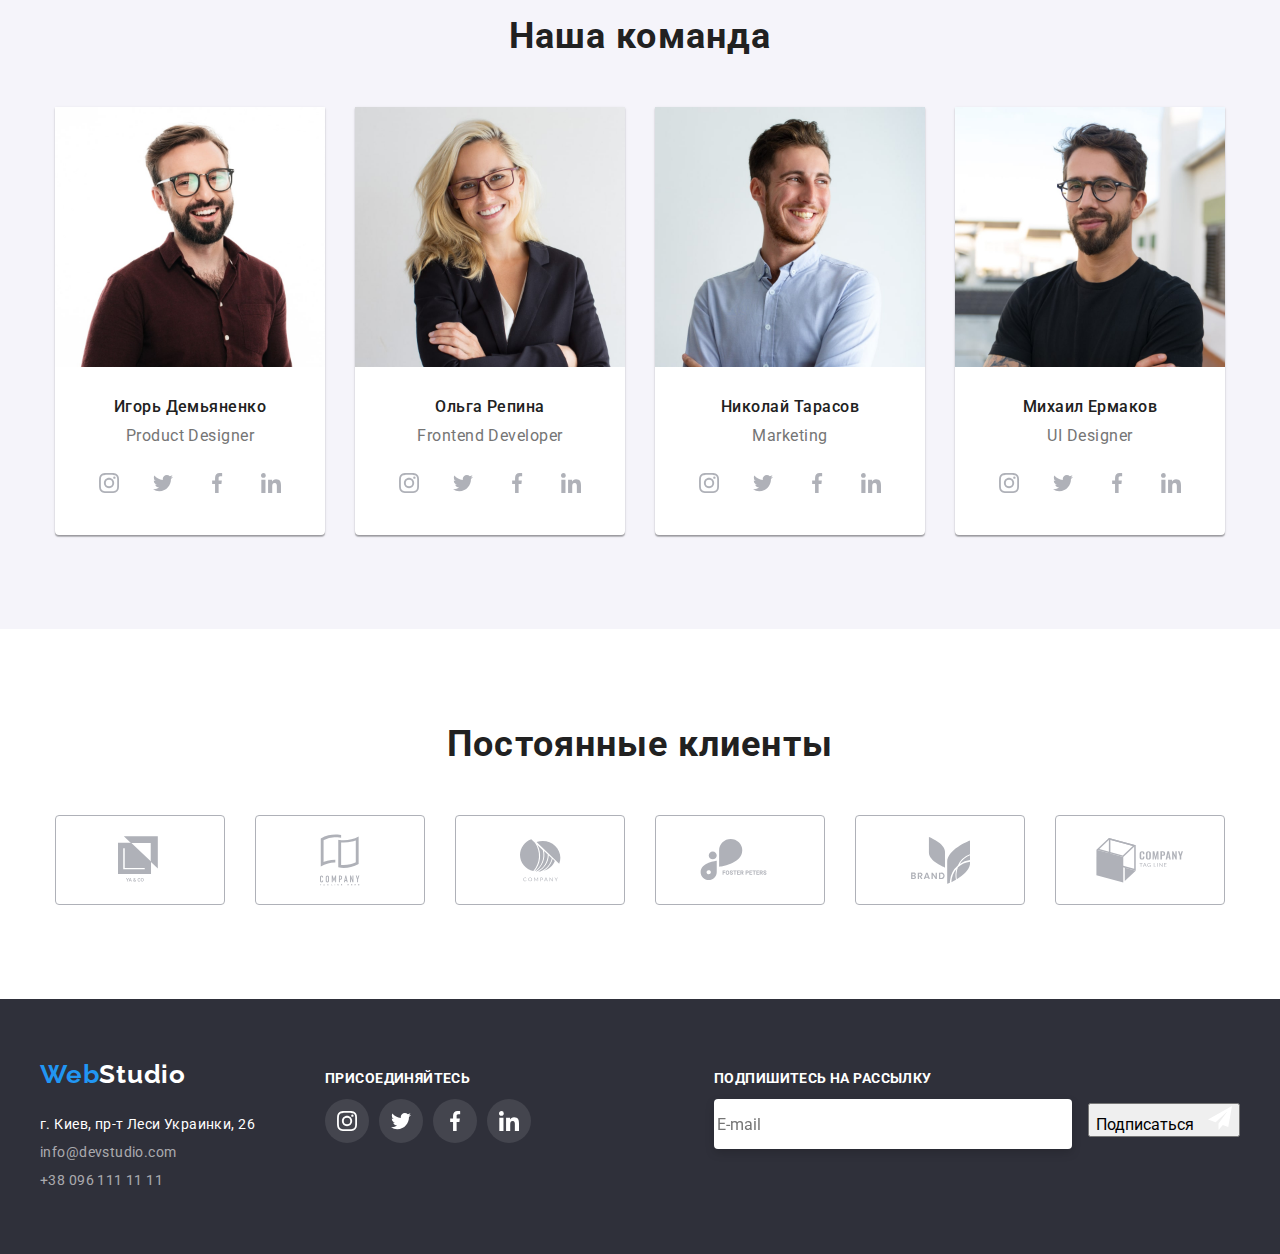
==== commit 2a5a2127: "питання" ====
--- a/index.html
+++ b/index.html
@@ -4,7 +4,6 @@
     <meta charset="UTF-8" />
     <meta name="viewport" content="width=device-width, initial-scale=1.0" />
     <title>WebStudio</title>
-    <link rel="stylesheet" href="./css/styles.css" />
     <link
       rel="stylesheet"
       href="https://cdnjs.cloudflare.com/ajax/libs/modern-normalize/0.7.0/modern-normalize.min.css"
@@ -13,6 +12,8 @@
       href="https://fonts.googleapis.com/css2?family=Raleway:wght@400;700&family=Roboto:wght@400;500;700;900&display=swap"
       rel="stylesheet"
     />
+    <link rel="stylesheet" href="./css/main.min.css" />
+    <link rel="stylesheet" href="./css/styles.css" />
   </head>
   <body>
     <header>
--- a/css/main.min.css
+++ b/css/main.min.css
@@ -0,0 +1,2 @@
+.visually-hidden{position:absolute !important;clip:rect(1px 1px 1px 1px);clip:rect(1px, 1px, 1px, 1px);padding:0 !important;border:0 !important;height:1px !important;width:1px !important;overflow:hidden}html{box-sizing:border-box}*,*::before,*::after{box-sizing:inherit}h1,h2,h3{margin:0px}a{text-decoration:none}ul{list-style:none;padding:0px;margin:0px}body{margin:0px;font-family:roboto, sans-serif}img{display:block;max-width:100%;object-fit:cover;height:auto}.container{width:1200px;padding-right:15px;padding-left:15px;margin-left:auto;margin-right:auto}.section__joint{padding:94px 0px}.modal-title{font-family:Roboto;font-style:normal;font-weight:bold;font-size:20px;line-height:1.15;text-align:center;letter-spacing:0.03em;color:#212121;margin-top:0px;margin-bottom:30px}.modal_form{display:flex;flex-direction:column;padding:40px}.modal__user_form{position:relative;margin-bottom:28px}.modal_form__icon{position:absolute;top:50%;left:12px;transform:translateY(-50%)}.form_imput:focus,.user_mesage-form:focus{outline:none}.form_imput:focus,.user_mesage-form:focus{border:1px solid var(--logo-color)}.form_imput:focus ~ .modal_form__icon{fill:var(--logo-color)}.form_imput{width:100%;height:40px;border:1px solid rgba(33,33,33,0.2);border-radius:4px;padding-left:42px}.modal-form_label{position:absolute;top:-15px;left:0;font-family:Roboto;font-style:normal;font-weight:normal;font-size:12px;line-height:1.167;letter-spacing:0.01em;color:#757575}.user_mesage-form{width:100%;height:100%;resize:none;width:448px;height:120px;padding:12px 16px;border:1px solid rgba(33,33,33,0.2);border-radius:4px;margin-bottom:20px}.user_mesage_label{font-family:Roboto;font-style:normal;font-weight:normal;font-size:12px;line-height:1.167;letter-spacing:0.01em;color:#757575}.check-form-policy:checked+.label_check-form{color:teal}.label_check-form a{color:var(--logo-color)}.label_check-form{font-family:Roboto;font-style:normal;font-weight:normal;font-size:14px;line-height:1.71;letter-spacing:0.03em;color:#757575;display:flex;align-items:center;margin-bottom:30px}.label_check-form::before{display:block;content:"";width:16px;height:16px;border:1px solid #212121;margin-right:8px}.check-form-policy:checked+.label_check-form::before{color:teal;background-color:var(--logo-color);background-image:url(../images/svg_sprite/form/icon_mark.svg);background-repeat:no-repeat;background-position:center}.btn_form{box-shadow:0px 4px 4px rgba(0,0,0,0.15);font-family:Roboto;font-style:normal;font-weight:bold;font-size:16px;line-height:1.875;text-align:center;letter-spacing:0.06em;color:var(--dark-background-color);background-color:var(--logo-color);padding:10px 55px;width:200px;margin:0 auto}.backdrop{position:fixed;top:0px;left:0px;right:0px;bottom:0px;z-index:9;transition:all 250ms cubic-bezier(0.4, 0, 0.2, 1);background:rgba(0,0,0,0.2);visibility:visible}.backdrop.is-hidden .modal{transform:translate(-100%) scale(0.5)}.scroll{position:absolute;top:0px;left:0px;right:0px;bottom:0px;display:flex;overflow-y:auto;padding-top:100px}.modal{position:relative;max-width:528px;min-height:581px;width:100%;margin:auto;transform:translateY(10%) scale(1);transition:all 250ms cubic-bezier(0.4, 0, 0.2, 1);background:var(--dark-background-color);box-shadow:0px 1px 3px rgba(0,0,0,0.12),0px 1px 1px rgba(0,0,0,0.14),0px 2px 1px rgba(0,0,0,0.2);border-radius:4px}.btn_end{display:flex;justify-content:center;align-items:center;position:absolute;top:8px;right:8px;border-radius:50%;width:30px;height:30px;background:var(--dark-background-color);border:1px solid rgba(0,0,0,0.1);transition:transform 1s linear}.btn_end:focus{fill:var(--logo-color)}.is-hidden{opacity:0;visibility:hidden}.hero .button{font-family:Roboto;font-style:normal;font-weight:bold;font-size:16px;line-height:1.875;text-align:center;letter-spacing:0.06em;color:var(--dark-background-color);background-color:var(--logo-color);padding:10px 32px}.header__address{margin-left:auto}header .item+.item{margin-left:50px}header p{margin:25px 0px}header .link{font-family:Roboto;font-weight:500;font-size:14px;line-height:1.43;letter-spacing:0.02em;color:var(--font-color);display:block;transition:color 250ms cubic-bezier(0.4, 0, 0.2, 1)}header .link:hover,header .link:focus{color:var(--logo-color)}.logo{color:var(--logo-color);font-family:Raleway;font-weight:bold;font-size:26px;line-height:1.192;letter-spacing:0.03em;margin-right:93px}.logo_Studio{color:var(--font-color)}.current::after{content:"";width:100%;height:4px;background-color:var(--logo-color);display:block;margin-top:28px;margin-right:auto;margin-left:auto}.addres-link:not(:last-child){margin-right:50px}.address-img.mail{width:16px;height:12px;vertical-align:baseline;fill:var(--descript-color);transition:fill 250ms cubic-bezier(0.4, 0, 0.2, 1)}.address-img.mob{width:10px;height:16px;vertical-align:bottom;fill:var(--descript-color);overflow:visible;transition:fill 250ms cubic-bezier(0.4, 0, 0.2, 1)}.address-img{margin-right:10px}.addres-link{font-family:Roboto;font-style:normal;font-weight:500;font-size:14px;line-height:1.143;letter-spacing:0.02em;color:var(--descript-color);transition:color 250ms cubic-bezier(0.4, 0, 0.2, 1)}.addres-link:hover .address-img,.addres-link:focus .address-img{fill:var(--logo-color)}.addres-link:hover,.addres-link:focus{color:var(--logo-color)}nav .current{color:var(--logo-color)}.leveling{display:flex;align-items:baseline}.header__nav{display:flex;align-items:baseline}.header__list{display:flex}header{border-bottom:1px solid #ececec}main p{margin-bottom:0px}.hero{background-color:#c4c4c4;background-repeat:no-repeat;background-position:center;background-image:linear-gradient(rgba(47,48,58,0.4), rgba(47,48,58,0.4)),url("../images/hero/baner.jpg")}.hero .title{font-family:Roboto;font-weight:900;font-size:44px;line-height:1.364;letter-spacing:0.06em;text-transform:uppercase;color:var(--dark-background-color);margin-bottom:30px}.hero__bloс{display:flex;flex-direction:column;align-items:center;justify-content:center;text-align:center;max-width:696px;min-height:600px;margin:auto;padding:0px 15px}
+/*# sourceMappingURL=main.min.css.map */--- a/css/styles.css
+++ b/css/styles.css
@@ -1,13 +1,3 @@
-html {
-  box-sizing: border-box;
-}
-
-*,
-*::before,
-*::after {
-  box-sizing: inherit;
-}
-
 :root {
   --logo-color: #2196f3;
   --descript-color: #757575;
@@ -17,6 +7,15 @@
   --dark-background-color: #ffffff;
   --fix: tomato;
 }
+/* html {
+  box-sizing: border-box;
+}
+
+*,
+*::before,
+*::after {
+  box-sizing: inherit;
+}
 
 h1,
 h2,
@@ -35,10 +34,6 @@
 body {
   margin: 0px;
   font-family: roboto, sans-serif;
-  /* font-size: 14px;
-    line-height: 1.14;
-    letter-spacing: 0.03em; */
-  /* background-color: turquoise; */
 }
 
 img {
@@ -46,27 +41,25 @@
   max-width: 100%;
   object-fit: cover;
   height: auto;
-}
-
-.container {
+} */
+
+/* .container {
   width: 1200px;
   padding-right: 15px;
   padding-left: 15px;
   margin-left: auto;
   margin-right: auto;
   /* outline: 2px solid var(--fix); */
-}
+} */
 
 /* =====header===== */
-.header__address {
+/* .header__address {
   margin-left: auto;
 }
 header .item + .item {
   margin-left: 50px;
 }
-/* .item:hover {
-  svg нижнє підкреслення
-} */
+
 header p {
   margin: 25px 0px;
 }
@@ -78,7 +71,7 @@
   letter-spacing: 0.02em;
   color: var(--font-color);
   display: block;
-  /* padding: 31px 0px; */
+  
   transition: color 250ms cubic-bezier(0.4, 0, 0.2, 1);
 }
 header .link:hover,
@@ -173,15 +166,15 @@
 }
 main p {
   margin-bottom: 0px;
-}
+} */
 
 /* =====section===== */
-.section__joint {
+/* .section__joint {
   padding: 94px 0px;
-}
+} */
 
 /* =====hero===== */
-.hero {
+/* .hero {
   background-color: #c4c4c4;
   background-repeat: no-repeat;
   background-position: center;
@@ -199,12 +192,7 @@
   margin-bottom: 30px;
 }
 .hero__bloс {
-  /* margin-right: auto;
-  margin-left: auto;
-  padding:200px 0px;
-  text-align: center; 
-  max-width: 696px;*/
-
+  
   display: flex;
   flex-direction: column;
   align-items: center;
@@ -214,25 +202,25 @@
   min-height: 600px;
   margin: auto;
   padding: 0px 15px;
-}
+} */
 
 /* =====button===== */
 
-.hero .button {
+/* .hero .button {
   font-family: Roboto;
   font-style: normal;
   font-weight: bold;
   font-size: 16px;
   line-height: 1.875;
-  /* align-items: center; */
+  
   text-align: center;
   letter-spacing: 0.06em;
   color: var(--dark-background-color);
   background-color: var(--logo-color);
   padding: 10px 32px;
-}
+} */
 /* =====filter===== */
-.filter .button {
+/* .filter .button {
   font-family: Roboto;
   font-weight: 500;
   font-size: 16px;
@@ -257,25 +245,12 @@
 .button:focus {
   color: var(--dark-background-color);
   background-color: var(--logo-color);
-}
-
-/* .bbbutton {border-radius: 4px;
-  font-size: 16px;
-  padding: 6px 22px;
-  display: inline-block;
-  font-family: inherit;
-  font-weight: bold;
-  text-align: center;
-  border: 1px solid transparent;
-
-
-  color: tomato;
-  background-color: blue;
-  line-height: 1.88;
-  letter-spacing: 0.06em;
-  padding: 10px 32px;} */
+} */
+
+/* /* .bbbutton  */
 
 /* =====advantages===== */
+
 .advantages {
   padding-top: 94px;
 }
@@ -419,8 +394,6 @@
 
   margin-bottom: 50px;
 }
-.team__img {
-}
 .team__card {
   padding-bottom: 30px;
   padding-top: 30px;
@@ -670,8 +643,6 @@
   color: var(--logo-color);
 }
 
-.network-box {
-}
 .join {
   font-family: Roboto;
   font-style: normal;
@@ -688,7 +659,7 @@
 .subscription {
   margin-left: auto;
 }
-.subscription.button {
+/* .subscription.button {
   display: inline-flex;
   font-family: Roboto;
   font-style: normal;
@@ -701,7 +672,8 @@
   color: var(--dark-background-color);
   background-color: var(--logo-color);
   padding: 10px 29px;
-}
+} */
+
 .subscription input {
   margin-right: 12px;
   width: 358px;
@@ -722,6 +694,7 @@
 
 /* ====кусочок коду для приховування непотрібного-технічного заголовку===
 ===hidden=== */
+/* 
 .visually-hidden {
   position: absolute !important;
   clip: rect(1px 1px 1px 1px);
@@ -731,18 +704,16 @@
   height: 1px !important;
   width: 1px !important;
   overflow: hidden;
-}
+} */
 
 /* ====модалка=== */
-.backdrop {
+/* .backdrop {
   position: fixed;
   top: 0px;
   left: 0px;
   right: 0px;
   bottom: 0px;
-  /* width: 100%;
-  height: 100%;
-  opacity: 1; */
+  
   z-index: 9;
   transition: all 250ms cubic-bezier(0.4, 0, 0.2, 1);
   background: rgba(0, 0, 0, 0.2);
@@ -758,7 +729,7 @@
   right: 0px;
   bottom: 0px;
   display: flex;
-  overflow: hidden auto;
+  overflow-y: auto;
   padding-top: 100px;
 }
 
@@ -768,10 +739,8 @@
   min-height: 581px;
   width: 100%;
   margin: auto;
-  /* left: 50%;
-  top: 50%; */
+  
   transform: translateY(10%) scale(1);
-
   transition: all 250ms cubic-bezier(0.4, 0, 0.2, 1);
 
   background: var(--dark-background-color);
@@ -792,17 +761,17 @@
   border: 1px solid rgba(0, 0, 0, 0.1);
   transition: transform 1s linear;
 }
-.btn_end:focus  {
+.btn_end:focus {
   fill: var(--logo-color);
 }
 
 .is-hidden {
   opacity: 0;
   visibility: hidden;
-}
+} */
 
 /* ====форми модалки=== */
-.modal-title {
+/* .modal-title {
   font-family: Roboto;
   font-style: normal;
   font-weight: bold;
@@ -829,16 +798,13 @@
   left: 12px;
   transform: translateY(-50%);
 }
-/* .modal_form__icon {
-  fill: currentcolor; */
-}
 
 .form_imput:focus,
 .user_mesage-form:focus {
   outline: none;
 }
 .form_imput:focus,
-.user_mesage-form:focus  {
+.user_mesage-form:focus {
   border: 1px solid var(--logo-color);
 }
 .form_imput:focus ~ .modal_form__icon {
@@ -846,8 +812,7 @@
 }
 
 .form_imput {
-  /* position: absolute; */
-  width: 100%;
+    width: 100%;
   height: 40px;
 
   border: 1px solid rgba(33, 33, 33, 0.2);
@@ -879,13 +844,9 @@
 
   border: 1px solid rgba(33, 33, 33, 0.2);
   border-radius: 4px;
-  margin-bottom: 20px  ;
-}
-/* .user_mesage {
-  position: absolute;
-  top: 0px;
-  left: 0px;
-} */
+  margin-bottom: 20px;
+}
+
 .user_mesage_label {
   font-family: Roboto;
   font-style: normal;
@@ -896,30 +857,30 @@
   color: #757575;
 }
 
-.check-form-policy:checked + .label_check-form{
+.check-form-policy:checked + .label_check-form {
   color: teal;
 }
 
-.label_check-form a{
+.label_check-form a {
   color: var(--logo-color);
 }
 .label_check-form {
   font-family: Roboto;
-font-style: normal;
-font-weight: normal;
-font-size: 14px;
-line-height: 1.71;
-letter-spacing: 0.03em;
-color: #757575;
-
-display: flex;
-align-items: center;
-margin-bottom: 30px;
+  font-style: normal;
+  font-weight: normal;
+  font-size: 14px;
+  line-height: 1.71;
+  letter-spacing: 0.03em;
+  color: #757575;
+
+  display: flex;
+  align-items: center;
+  margin-bottom: 30px;
 }
 .label_check-form::before {
   display: block;
   content: "";
-  width: 16px;  
+  width: 16px;
   height: 16px;
   border: 1px solid #212121;
   margin-right: 8px;
@@ -933,22 +894,19 @@
   background-position: center;
 }
 
-
 .btn_form {
-  /* background: #2196F3; */
-box-shadow: 0px 4px 4px rgba(0, 0, 0, 0.15);
-/* border-radius: 4px; */
-
-font-family: Roboto;
+    box-shadow: 0px 4px 4px rgba(0, 0, 0, 0.15);
+  
+  font-family: Roboto;
   font-style: normal;
   font-weight: bold;
   font-size: 16px;
   line-height: 1.875;
-    text-align: center;
+  text-align: center;
   letter-spacing: 0.06em;
   color: var(--dark-background-color);
   background-color: var(--logo-color);
   padding: 10px 55px;
-width: 200px;
-margin: 0 auto;
-}+  width: 200px;
+  margin: 0 auto;
+} */
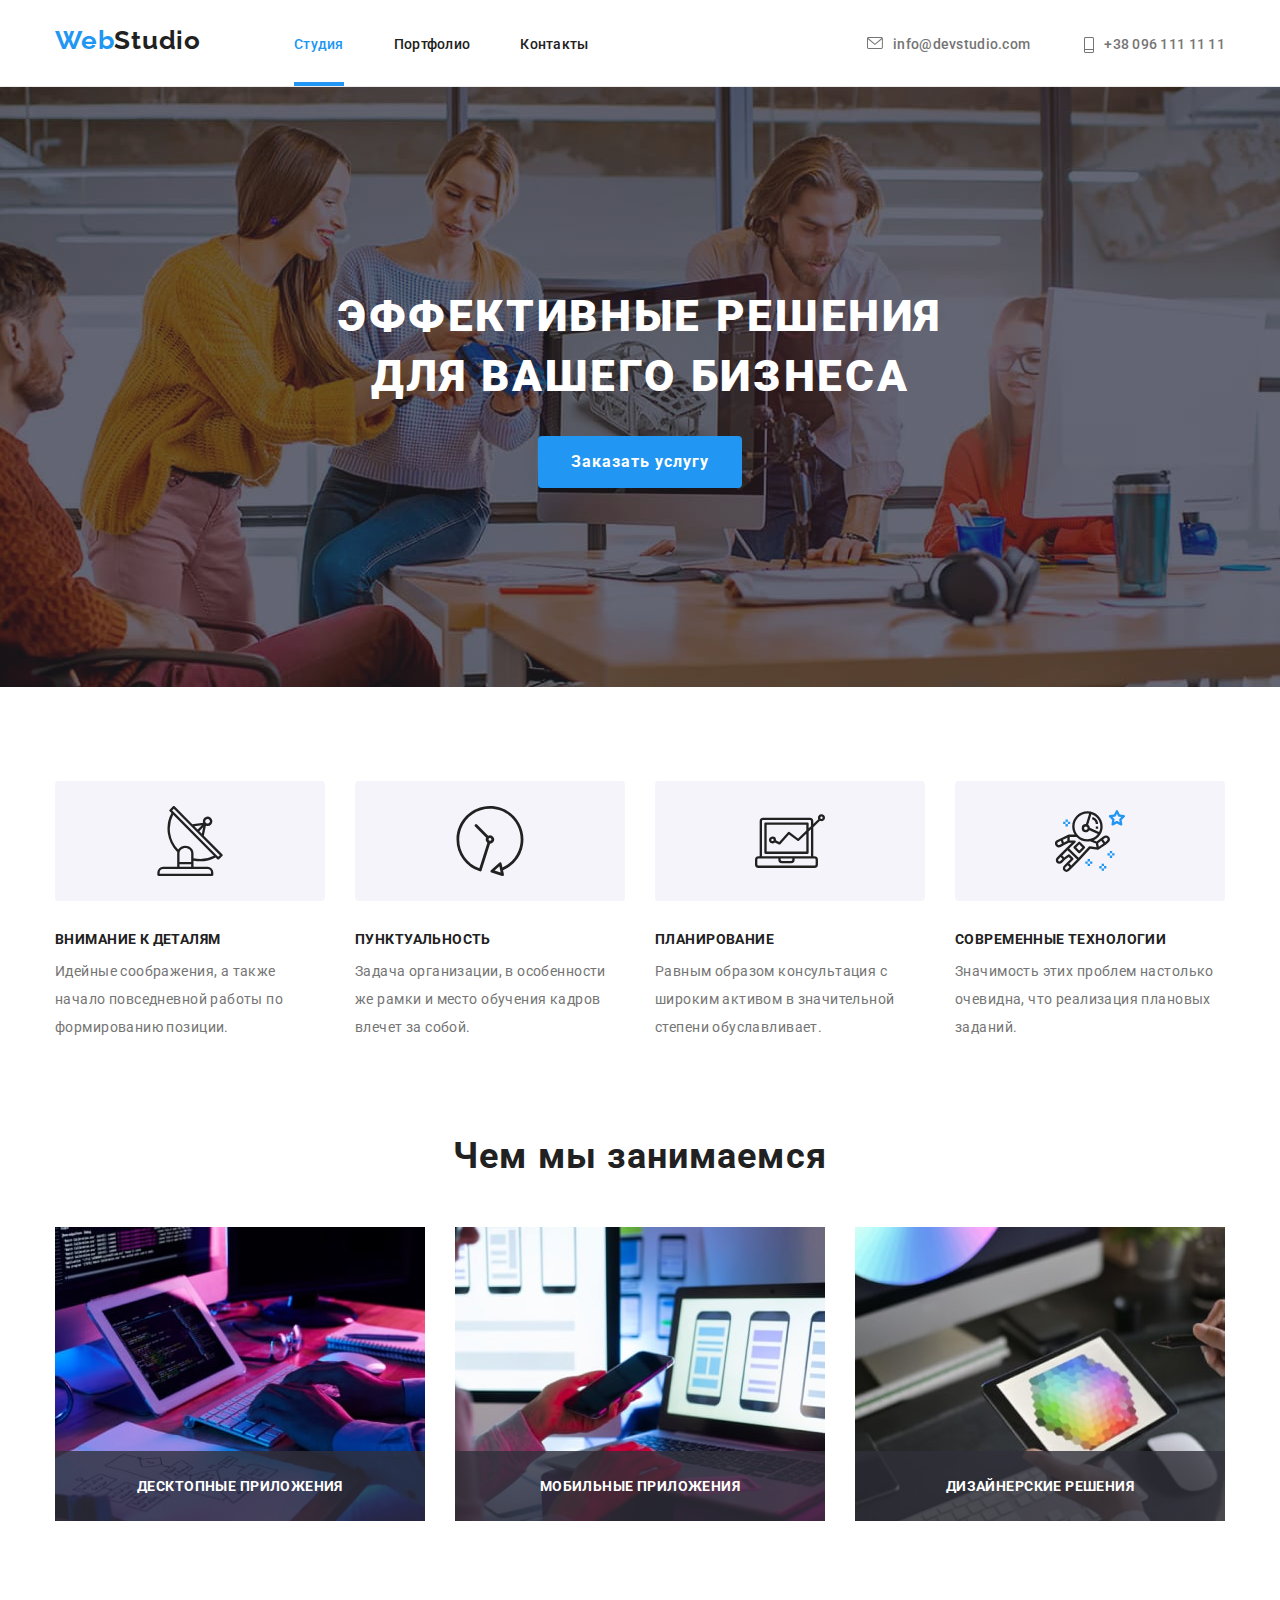
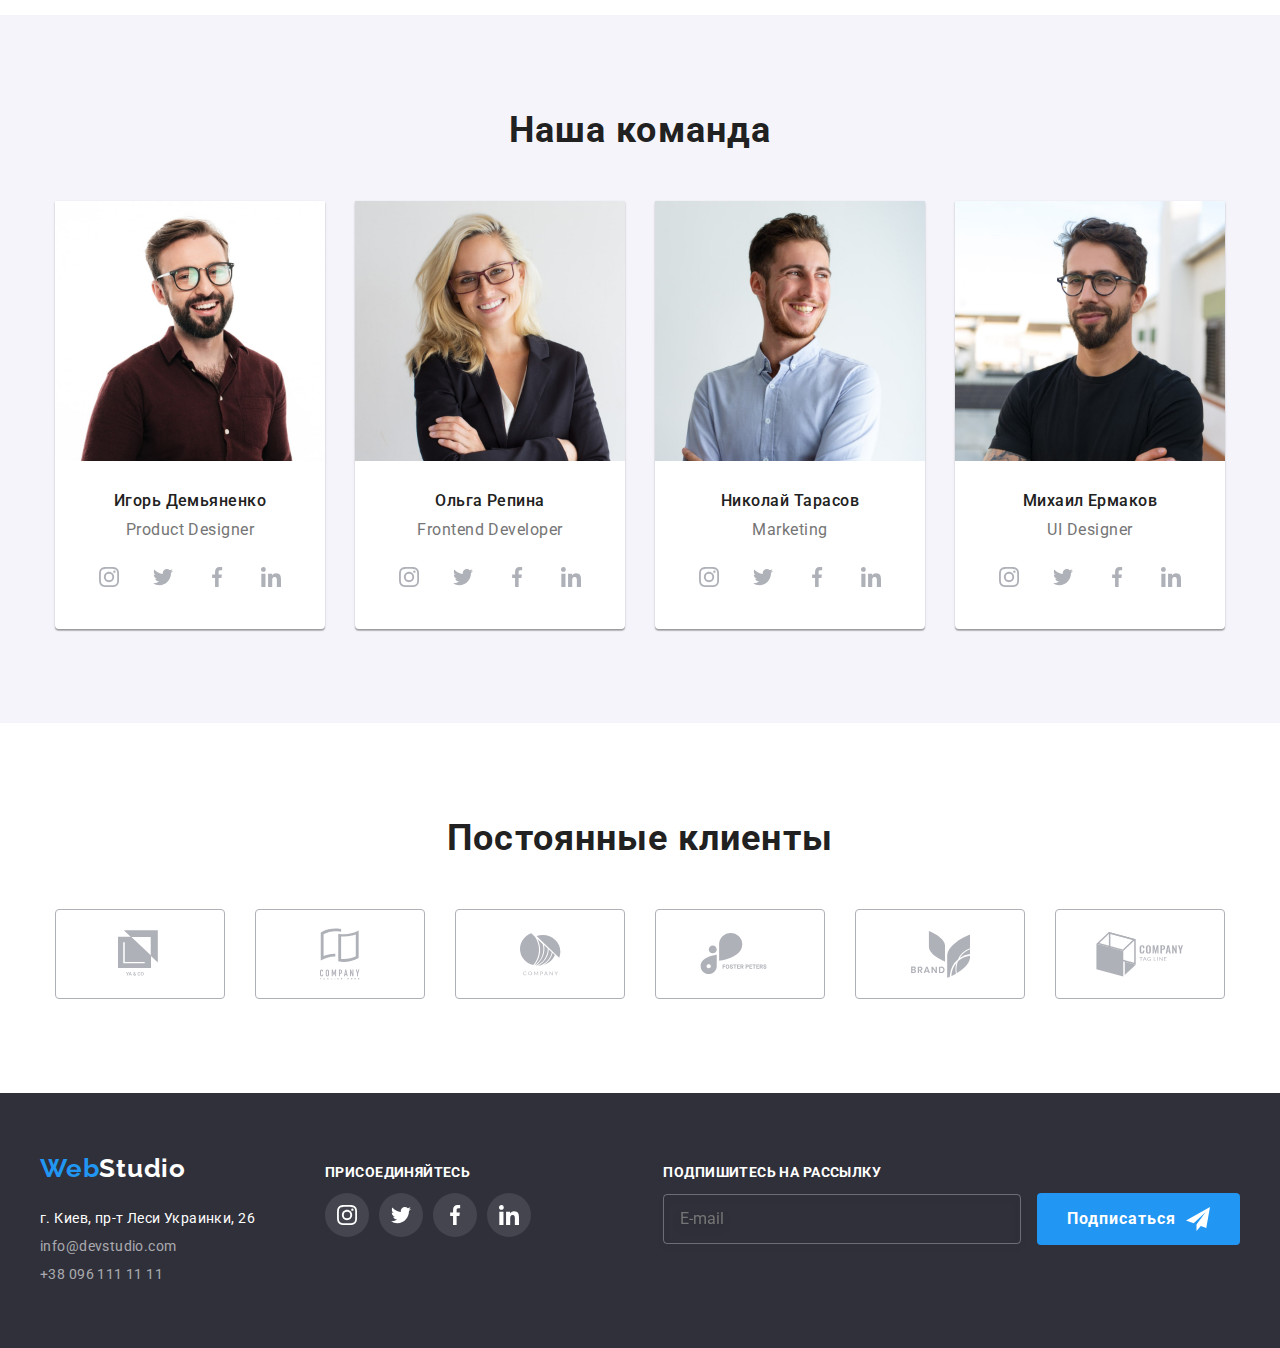
==== commit 06e914ba: "перекопіпастив" ====
--- a/index.html
+++ b/index.html
@@ -13,6 +13,7 @@
       rel="stylesheet"
     />
     <link rel="stylesheet" href="./css/main.min.css" />
+    <link rel="stylesheet" href="./css/portfolio.min.css" />
     <link rel="stylesheet" href="./css/styles.css" />
   </head>
   <body>
@@ -362,7 +363,7 @@
             <input type="email" name="user-email" placeholder="E-mail" />
             <button class="subscription button" type="submit">
               Подписаться
-              <svg class="icon_teiegram">
+              <svg class="icon_telegram">
                 <use href="./images/svg_sprite/form/symbol-defs-form.svg#icon-icon_telegram"></use>
               </svg>
             </button>
--- a/css/main.min.css
+++ b/css/main.min.css
@@ -1,2 +1,2 @@
-.visually-hidden{position:absolute !important;clip:rect(1px 1px 1px 1px);clip:rect(1px, 1px, 1px, 1px);padding:0 !important;border:0 !important;height:1px !important;width:1px !important;overflow:hidden}html{box-sizing:border-box}*,*::before,*::after{box-sizing:inherit}h1,h2,h3{margin:0px}a{text-decoration:none}ul{list-style:none;padding:0px;margin:0px}body{margin:0px;font-family:roboto, sans-serif}img{display:block;max-width:100%;object-fit:cover;height:auto}.container{width:1200px;padding-right:15px;padding-left:15px;margin-left:auto;margin-right:auto}.section__joint{padding:94px 0px}.modal-title{font-family:Roboto;font-style:normal;font-weight:bold;font-size:20px;line-height:1.15;text-align:center;letter-spacing:0.03em;color:#212121;margin-top:0px;margin-bottom:30px}.modal_form{display:flex;flex-direction:column;padding:40px}.modal__user_form{position:relative;margin-bottom:28px}.modal_form__icon{position:absolute;top:50%;left:12px;transform:translateY(-50%)}.form_imput:focus,.user_mesage-form:focus{outline:none}.form_imput:focus,.user_mesage-form:focus{border:1px solid var(--logo-color)}.form_imput:focus ~ .modal_form__icon{fill:var(--logo-color)}.form_imput{width:100%;height:40px;border:1px solid rgba(33,33,33,0.2);border-radius:4px;padding-left:42px}.modal-form_label{position:absolute;top:-15px;left:0;font-family:Roboto;font-style:normal;font-weight:normal;font-size:12px;line-height:1.167;letter-spacing:0.01em;color:#757575}.user_mesage-form{width:100%;height:100%;resize:none;width:448px;height:120px;padding:12px 16px;border:1px solid rgba(33,33,33,0.2);border-radius:4px;margin-bottom:20px}.user_mesage_label{font-family:Roboto;font-style:normal;font-weight:normal;font-size:12px;line-height:1.167;letter-spacing:0.01em;color:#757575}.check-form-policy:checked+.label_check-form{color:teal}.label_check-form a{color:var(--logo-color)}.label_check-form{font-family:Roboto;font-style:normal;font-weight:normal;font-size:14px;line-height:1.71;letter-spacing:0.03em;color:#757575;display:flex;align-items:center;margin-bottom:30px}.label_check-form::before{display:block;content:"";width:16px;height:16px;border:1px solid #212121;margin-right:8px}.check-form-policy:checked+.label_check-form::before{color:teal;background-color:var(--logo-color);background-image:url(../images/svg_sprite/form/icon_mark.svg);background-repeat:no-repeat;background-position:center}.btn_form{box-shadow:0px 4px 4px rgba(0,0,0,0.15);font-family:Roboto;font-style:normal;font-weight:bold;font-size:16px;line-height:1.875;text-align:center;letter-spacing:0.06em;color:var(--dark-background-color);background-color:var(--logo-color);padding:10px 55px;width:200px;margin:0 auto}.backdrop{position:fixed;top:0px;left:0px;right:0px;bottom:0px;z-index:9;transition:all 250ms cubic-bezier(0.4, 0, 0.2, 1);background:rgba(0,0,0,0.2);visibility:visible}.backdrop.is-hidden .modal{transform:translate(-100%) scale(0.5)}.scroll{position:absolute;top:0px;left:0px;right:0px;bottom:0px;display:flex;overflow-y:auto;padding-top:100px}.modal{position:relative;max-width:528px;min-height:581px;width:100%;margin:auto;transform:translateY(10%) scale(1);transition:all 250ms cubic-bezier(0.4, 0, 0.2, 1);background:var(--dark-background-color);box-shadow:0px 1px 3px rgba(0,0,0,0.12),0px 1px 1px rgba(0,0,0,0.14),0px 2px 1px rgba(0,0,0,0.2);border-radius:4px}.btn_end{display:flex;justify-content:center;align-items:center;position:absolute;top:8px;right:8px;border-radius:50%;width:30px;height:30px;background:var(--dark-background-color);border:1px solid rgba(0,0,0,0.1);transition:transform 1s linear}.btn_end:focus{fill:var(--logo-color)}.is-hidden{opacity:0;visibility:hidden}.hero .button{font-family:Roboto;font-style:normal;font-weight:bold;font-size:16px;line-height:1.875;text-align:center;letter-spacing:0.06em;color:var(--dark-background-color);background-color:var(--logo-color);padding:10px 32px}.header__address{margin-left:auto}header .item+.item{margin-left:50px}header p{margin:25px 0px}header .link{font-family:Roboto;font-weight:500;font-size:14px;line-height:1.43;letter-spacing:0.02em;color:var(--font-color);display:block;transition:color 250ms cubic-bezier(0.4, 0, 0.2, 1)}header .link:hover,header .link:focus{color:var(--logo-color)}.logo{color:var(--logo-color);font-family:Raleway;font-weight:bold;font-size:26px;line-height:1.192;letter-spacing:0.03em;margin-right:93px}.logo_Studio{color:var(--font-color)}.current::after{content:"";width:100%;height:4px;background-color:var(--logo-color);display:block;margin-top:28px;margin-right:auto;margin-left:auto}.addres-link:not(:last-child){margin-right:50px}.address-img.mail{width:16px;height:12px;vertical-align:baseline;fill:var(--descript-color);transition:fill 250ms cubic-bezier(0.4, 0, 0.2, 1)}.address-img.mob{width:10px;height:16px;vertical-align:bottom;fill:var(--descript-color);overflow:visible;transition:fill 250ms cubic-bezier(0.4, 0, 0.2, 1)}.address-img{margin-right:10px}.addres-link{font-family:Roboto;font-style:normal;font-weight:500;font-size:14px;line-height:1.143;letter-spacing:0.02em;color:var(--descript-color);transition:color 250ms cubic-bezier(0.4, 0, 0.2, 1)}.addres-link:hover .address-img,.addres-link:focus .address-img{fill:var(--logo-color)}.addres-link:hover,.addres-link:focus{color:var(--logo-color)}nav .current{color:var(--logo-color)}.leveling{display:flex;align-items:baseline}.header__nav{display:flex;align-items:baseline}.header__list{display:flex}header{border-bottom:1px solid #ececec}main p{margin-bottom:0px}.hero{background-color:#c4c4c4;background-repeat:no-repeat;background-position:center;background-image:linear-gradient(rgba(47,48,58,0.4), rgba(47,48,58,0.4)),url("../images/hero/baner.jpg")}.hero .title{font-family:Roboto;font-weight:900;font-size:44px;line-height:1.364;letter-spacing:0.06em;text-transform:uppercase;color:var(--dark-background-color);margin-bottom:30px}.hero__bloс{display:flex;flex-direction:column;align-items:center;justify-content:center;text-align:center;max-width:696px;min-height:600px;margin:auto;padding:0px 15px}
+.visually-hidden{position:absolute !important;clip:rect(1px 1px 1px 1px);clip:rect(1px, 1px, 1px, 1px);padding:0 !important;border:0 !important;height:1px !important;width:1px !important;overflow:hidden}html{box-sizing:border-box}*,*::before,*::after{box-sizing:inherit}h1,h2,h3{margin:0px}a{text-decoration:none}ul{list-style:none;padding:0px;margin:0px}body{margin:0px;font-family:roboto, sans-serif}img{display:block;max-width:100%;object-fit:cover;height:auto}.container{width:1200px;padding-right:15px;padding-left:15px;margin-left:auto;margin-right:auto}.section__joint{padding:94px 0px}.modal-title{font-family:Roboto;font-style:normal;font-weight:bold;font-size:20px;line-height:1.15;text-align:center;letter-spacing:0.03em;color:#212121;margin-top:0px;margin-bottom:30px}.modal_form{display:flex;flex-direction:column;padding:40px}.modal__user_form{position:relative;margin-bottom:28px}.modal_form__icon{position:absolute;top:50%;left:12px;transform:translateY(-50%);pointer-events:none}.form_imput:focus,.user_mesage-form:focus{outline:none}.form_imput:focus,.user_mesage-form:focus{border:1px solid var(--logo-color)}.form_imput:focus ~ .modal_form__icon{fill:var(--logo-color)}.form_imput{width:100%;height:40px;border:1px solid rgba(33,33,33,0.2);border-radius:4px;padding-left:42px}.modal-form_label{position:absolute;top:-20px;left:0;font-family:Roboto;font-style:normal;font-weight:normal;font-size:12px;line-height:1.167;letter-spacing:0.01em;color:#757575}.user_mesage-form{width:100%;height:100%;resize:none;width:448px;height:120px;padding:12px 16px;border:1px solid rgba(33,33,33,0.2);border-radius:4px;margin-bottom:20px}.user_mesage_label{font-family:Roboto;font-style:normal;font-weight:normal;font-size:12px;line-height:1.167;letter-spacing:0.01em;color:#757575}.check-form-policy:checked+.label_check-form{color:teal}.label_check-form a{color:var(--logo-color)}.label_check-form{font-family:Roboto;font-style:normal;font-weight:normal;font-size:14px;line-height:1.71;letter-spacing:0.03em;color:#757575;display:flex;align-items:center;margin-bottom:30px}.label_check-form::before{display:block;content:"";width:16px;height:16px;border:1px solid #212121;margin-right:8px}.check-form-policy:checked+.label_check-form::before{color:teal;background-color:var(--logo-color);background-image:url(../images/svg_sprite/form/icon_mark.svg);background-repeat:no-repeat;background-position:center}.btn_form{box-shadow:0px 4px 4px rgba(0,0,0,0.15);font-family:Roboto;font-style:normal;font-weight:bold;font-size:16px;line-height:1.875;text-align:center;letter-spacing:0.06em;color:var(--dark-background-color);background-color:var(--logo-color);padding:10px 55px;width:200px;margin:0 auto}.backdrop{position:fixed;top:0px;left:0px;right:0px;bottom:0px;z-index:9;transition:all 250ms cubic-bezier(0.4, 0, 0.2, 1);background:rgba(0,0,0,0.2);visibility:visible}.backdrop.is-hidden .modal{transform:translate(-100%) scale(0.5)}.scroll{position:absolute;top:0px;left:0px;right:0px;bottom:0px;display:flex;overflow-y:auto;padding-top:100px}.modal{position:relative;max-width:528px;min-height:581px;width:100%;margin:auto;transform:translateY(10%) scale(1);transition:all 250ms cubic-bezier(0.4, 0, 0.2, 1);background:var(--dark-background-color);box-shadow:0px 1px 3px rgba(0,0,0,0.12),0px 1px 1px rgba(0,0,0,0.14),0px 2px 1px rgba(0,0,0,0.2);border-radius:4px}.btn_end{display:flex;justify-content:center;align-items:center;position:absolute;top:8px;right:8px;border-radius:50%;width:30px;height:30px;background:var(--dark-background-color);border:1px solid rgba(0,0,0,0.1);transition:transform 1s linear}.btn_end:focus{fill:var(--logo-color)}.is-hidden{opacity:0;visibility:hidden}.button{font-family:Roboto;font-style:normal;font-size:16px;text-align:center;display:inline-block;border-radius:4px;border:1px solid transparent;cursor:pointer;transition:color 250ms cubic-bezier(0.4, 0, 0.2, 1);transition:background-color 250ms cubic-bezier(0.4, 0, 0.2, 1)}.button:hover,.button:focus{color:var(--dark-background-color);background-color:var(--logo-color)}.subscription.button{display:inline-flex;line-height:1.875;text-align:center;padding:10px 29px;color:var(--dark-background-color);background-color:var(--logo-color);align-items:center;letter-spacing:0.06em;font-weight:bold}.header__address{margin-left:auto}header .item+.item{margin-left:50px}header p{margin:25px 0px}header .link{font-family:Roboto;font-weight:500;font-size:14px;line-height:1.43;letter-spacing:0.02em;color:var(--font-color);display:block;transition:color 250ms cubic-bezier(0.4, 0, 0.2, 1)}header .link:hover,header .link:focus{color:var(--logo-color)}.logo{color:var(--logo-color);font-family:Raleway;font-weight:bold;font-size:26px;line-height:1.192;letter-spacing:0.03em;margin-right:93px}.logo_Studio{color:var(--font-color)}.current::after{content:"";width:100%;height:4px;background-color:var(--logo-color);display:block;margin-top:28px;margin-right:auto;margin-left:auto}.addres-link:not(:last-child){margin-right:50px}.address-img.mail{width:16px;height:12px;vertical-align:baseline;fill:var(--descript-color);transition:fill 250ms cubic-bezier(0.4, 0, 0.2, 1)}.address-img.mob{width:10px;height:16px;vertical-align:bottom;fill:var(--descript-color);overflow:visible;transition:fill 250ms cubic-bezier(0.4, 0, 0.2, 1)}.address-img{margin-right:10px}.addres-link{font-family:Roboto;font-style:normal;font-weight:500;font-size:14px;line-height:1.143;letter-spacing:0.02em;color:var(--descript-color);transition:color 250ms cubic-bezier(0.4, 0, 0.2, 1)}.addres-link:hover .address-img,.addres-link:focus .address-img{fill:var(--logo-color)}.addres-link:hover,.addres-link:focus{color:var(--logo-color)}nav .current{color:var(--logo-color)}.leveling{display:flex;align-items:baseline}.header__nav{display:flex;align-items:baseline}.header__list{display:flex}header{border-bottom:1px solid #ececec}main p{margin-bottom:0px}.hero{background-color:#c4c4c4;background-repeat:no-repeat;background-position:center;background-image:linear-gradient(rgba(47,48,58,0.4), rgba(47,48,58,0.4)),url("../images/hero/baner.jpg")}.hero .title{font-family:Roboto;font-weight:900;font-size:44px;line-height:1.364;letter-spacing:0.06em;text-transform:uppercase;color:var(--dark-background-color);margin-bottom:30px}.hero__bloс{display:flex;flex-direction:column;align-items:center;justify-content:center;text-align:center;max-width:696px;min-height:600px;margin:auto;padding:0px 15px}.hero .button{letter-spacing:0.06em;color:var(--dark-background-color);background-color:var(--logo-color);padding:10px 32px;line-height:1.875;font-weight:bold}.advantages{padding-top:94px}.advantages__list{display:flex}.advantages__item:not(:last-child){margin-right:30px}.advantages__item{width:calc((100% - 90px) / 3)}.advantages__title{font-family:Roboto;font-weight:bold;font-size:14px;line-height:1.143;letter-spacing:0.03em;text-transform:uppercase;color:var(--font-color);margin-top:0px;margin-bottom:10px}.advantages__title::before{display:block;content:"";width:270px;height:120px;background-repeat:no-repeat;background-position:center;background-color:var(--background-button);border-radius:4px;background-size:auto;margin-bottom:30px}.antenna::before{background-image:url("../images/advantages/antenna.svg")}.astronaut::before{background-image:url("../images/advantages/astronaut.svg")}.clock::before{background-image:url("../images/advantages/Clock.svg")}.leptop::before{background-image:url("../images/advantages/leptop.svg")}.advantages__descript{font-family:Roboto;font-weight:normal;font-size:14px;line-height:2;letter-spacing:0.03em;color:var(--descript-color);margin:0px}.specialty__list{display:flex}.specialty__item{width:calc((100% - 60px) / 3);position:relative}.specialty__item+.specialty__item{margin-left:30px}.specialty__item img{display:block;max-width:100%;object-fit:cover}.specialyty__position-title{font-family:Roboto;font-style:normal;font-weight:bold;font-size:14px;line-height:1.143;text-align:center;letter-spacing:0.03em;text-transform:uppercase;color:var(--dark-background-color);background-color:rgba(47,48,58,0.8);position:absolute;padding-top:27px;padding-bottom:27px;bottom:0px;left:0px;width:100%}.specialty__title{font-family:Roboto;font-weight:bold;font-size:36px;line-height:1.167;text-align:center;letter-spacing:0.03em;color:var(--font-color);margin-bottom:50px}.customers__list{display:flex}.customers__item:not(:last-child){margin-right:30px}.customers__link{display:flex;width:170px;height:90px;border:1px solid #afb1b8;border-radius:4px;justify-content:center;align-items:center}.customers__link:hover .customers__icon,.customers__link:focus .customers__icon{fill:var(--logo-color)}.customers__link:hover{border-color:var(--logo-color)}.customers__icon{fill:#afb1b8;transition:fill 250ms cubic-bezier(0.4, 0, 0.2, 1)}.page-footer .container{padding:60px 0px}.page-footer__box{display:flex;align-items:baseline}.address-box{margin-right:70px}.page-footer address a{color:rgba(255,255,255,0.6)}.page-footer p{margin-top:0px;margin-bottom:0px}.page-footer .logo{display:inline-block;margin-right:0px;padding-bottom:20px}.page-footer .logo_Studio{color:var(--dark-background-color)}.page-footer{background-color:#2f303a}.page-footer address{color:var(--dark-background-color);font-family:Roboto;letter-spacing:0.03em;font-weight:normal;font-size:14px;line-height:2;display:flex;flex-direction:column;font-style:normal}.footer_link:hover,.footer_link:focus{color:var(--logo-color)}.join{font-family:Roboto;font-style:normal;font-weight:bold;font-size:14px;line-height:1.143px;letter-spacing:0.03em;text-transform:uppercase;color:#ffffff;padding-bottom:20px}.subscription{margin-left:auto}.subscription input{margin-right:12px;width:358px;height:50px;border:1px solid rgba(255,255,255,0.3);box-sizing:border-box;filter:drop-shadow(0px 4px 4px rgba(0,0,0,0.15));border-radius:4px;background-color:rgba(0,0,0,0);padding-left:16px}.icon_telegram{width:24px;height:24px;margin-left:10px;fill:var(--dark-background-color)}.team{background-color:var(--background-button)}.team__list{display:flex}.team__item+.team__item{margin-left:30px}.team__item{width:calc((100% - 90px) / 3);box-shadow:0px 1px 3px rgba(0,0,0,0.12),0px 1px 1px rgba(0,0,0,0.14),0px 2px 1px rgba(0,0,0,0.2);border-radius:0px 0px 4px 4px;background-color:var(--dark-background-color)}.section-title{font-family:Roboto;font-weight:bold;font-size:36px;line-height:1.167;text-align:center;letter-spacing:0.03em;color:var(--font-color);margin-bottom:50px}.team__card{padding-bottom:30px;padding-top:30px}.team__subtitle{font-family:Roboto;font-weight:500;font-size:16px;line-height:1.1875;text-align:center;letter-spacing:0.03em;color:var(--font-color);margin-bottom:10px}.team__descript{font-family:Roboto;font-weight:normal;font-size:16px;line-height:1.1875;text-align:center;letter-spacing:0.03em;color:var(--descript-color);margin-bottom:16px;margin-top:0px}.list_network{display:flex;justify-content:center}.item_network:not(:last-child){margin-right:10px}.link_network{width:44px;height:44px;display:flex;justify-content:center;align-items:center;border-radius:50%;background-color:var(--dark-background-color);transition:background-color 250ms cubic-bezier(0.4, 0, 0.2, 1)}.link_network:hover .light_theme{fill:var(--dark-background-color)}.link_network:hover{background-color:var(--logo-color)}.link_them{background-color:rgba(255,255,255,0.1)}.light_theme{fill:#afb1b8}.dark_theme{fill:var(--dark-background-color)}.instagram-size{width:20px;height:20px}.twitter-size{width:20px;height:20px}.facebook-size{width:20px;height:20px}.linkedin-size{width:20px;height:20px}
 /*# sourceMappingURL=main.min.css.map */--- a/css/portfolio.min.css
+++ b/css/portfolio.min.css
@@ -0,0 +1,2 @@
+.visually-hidden{position:absolute !important;clip:rect(1px 1px 1px 1px);clip:rect(1px, 1px, 1px, 1px);padding:0 !important;border:0 !important;height:1px !important;width:1px !important;overflow:hidden}html{box-sizing:border-box}*,*::before,*::after{box-sizing:inherit}h1,h2,h3{margin:0px}a{text-decoration:none}ul{list-style:none;padding:0px;margin:0px}body{margin:0px;font-family:roboto, sans-serif}img{display:block;max-width:100%;object-fit:cover;height:auto}.container{width:1200px;padding-right:15px;padding-left:15px;margin-left:auto;margin-right:auto}.button{font-family:Roboto;font-style:normal;font-size:16px;text-align:center;display:inline-block;border-radius:4px;border:1px solid transparent;cursor:pointer;transition:color 250ms cubic-bezier(0.4, 0, 0.2, 1);transition:background-color 250ms cubic-bezier(0.4, 0, 0.2, 1)}.button:hover,.button:focus{color:var(--dark-background-color);background-color:var(--logo-color)}.subscription.button{display:inline-flex;line-height:1.875;text-align:center;padding:10px 29px;color:var(--dark-background-color);background-color:var(--logo-color);align-items:center;letter-spacing:0.06em;font-weight:bold}.header__address{margin-left:auto}header .item+.item{margin-left:50px}header p{margin:25px 0px}header .link{font-family:Roboto;font-weight:500;font-size:14px;line-height:1.43;letter-spacing:0.02em;color:var(--font-color);display:block;transition:color 250ms cubic-bezier(0.4, 0, 0.2, 1)}header .link:hover,header .link:focus{color:var(--logo-color)}.logo{color:var(--logo-color);font-family:Raleway;font-weight:bold;font-size:26px;line-height:1.192;letter-spacing:0.03em;margin-right:93px}.logo_Studio{color:var(--font-color)}.current::after{content:"";width:100%;height:4px;background-color:var(--logo-color);display:block;margin-top:28px;margin-right:auto;margin-left:auto}.addres-link:not(:last-child){margin-right:50px}.address-img.mail{width:16px;height:12px;vertical-align:baseline;fill:var(--descript-color);transition:fill 250ms cubic-bezier(0.4, 0, 0.2, 1)}.address-img.mob{width:10px;height:16px;vertical-align:bottom;fill:var(--descript-color);overflow:visible;transition:fill 250ms cubic-bezier(0.4, 0, 0.2, 1)}.address-img{margin-right:10px}.addres-link{font-family:Roboto;font-style:normal;font-weight:500;font-size:14px;line-height:1.143;letter-spacing:0.02em;color:var(--descript-color);transition:color 250ms cubic-bezier(0.4, 0, 0.2, 1)}.addres-link:hover .address-img,.addres-link:focus .address-img{fill:var(--logo-color)}.addres-link:hover,.addres-link:focus{color:var(--logo-color)}nav .current{color:var(--logo-color)}.leveling{display:flex;align-items:baseline}.header__nav{display:flex;align-items:baseline}.header__list{display:flex}header{border-bottom:1px solid #ececec}main p{margin-bottom:0px}.filter__list{display:flex;justify-content:center;margin-bottom:50px}.filter__item:not(:last-child){margin-right:8px}.filter .button{letter-spacing:0.03em;color:var(--font-color);background:var(--background-button);padding:6px 22px;line-height:1.625;font-weight:500}.page-footer .container{padding:60px 0px}.page-footer__box{display:flex;align-items:baseline}.address-box{margin-right:70px}.page-footer address a{color:rgba(255,255,255,0.6)}.page-footer p{margin-top:0px;margin-bottom:0px}.page-footer .logo{display:inline-block;margin-right:0px;padding-bottom:20px}.page-footer .logo_Studio{color:var(--dark-background-color)}.page-footer{background-color:#2f303a}.page-footer address{color:var(--dark-background-color);font-family:Roboto;letter-spacing:0.03em;font-weight:normal;font-size:14px;line-height:2;display:flex;flex-direction:column;font-style:normal}.footer_link:hover,.footer_link:focus{color:var(--logo-color)}.join{font-family:Roboto;font-style:normal;font-weight:bold;font-size:14px;line-height:1.143px;letter-spacing:0.03em;text-transform:uppercase;color:#ffffff;padding-bottom:20px}.subscription{margin-left:auto}.subscription input{margin-right:12px;width:358px;height:50px;border:1px solid rgba(255,255,255,0.3);box-sizing:border-box;filter:drop-shadow(0px 4px 4px rgba(0,0,0,0.15));border-radius:4px;background-color:rgba(0,0,0,0);padding-left:16px}.icon_telegram{width:24px;height:24px;margin-left:10px;fill:var(--dark-background-color)}.our_projects a{display:block}.our_projects__overlay{position:relative;overflow:hidden}.our_projects__text{font-family:Roboto;font-style:normal;font-weight:normal;font-size:18px;line-height:1.556;letter-spacing:0.03em;color:var(--dark-background-color);margin:0px;padding:63px 24px;width:100%;height:100%;position:absolute;top:0px;left:0px;background-color:rgba(33,150,243,0.9);transform:translateY(100%);transition:transform 250ms cubic-bezier(0.4, 0, 0.2, 1)}.our_projects__item:hover .our_projects__text{transform:translateY(0%)}.our_projects__card{padding:20px 24px;background:#ffffff;border:1px solid #eeeeee;box-sizing:border-box}.our_projects__title{font-family:Roboto;font-weight:bold;font-size:18px;line-height:2;letter-spacing:0.06em;color:var(--font-color);margin-bottom:4px}.our_projects__descript{font-family:Roboto;font-weight:normal;font-size:16px;line-height:1.875;letter-spacing:0.03em;color:var(--descript-color);margin-top:0px;margin-bottom:0px}.our_projects__list{display:flex;flex-wrap:wrap}.our_projects__item:not(:nth-child(3n)){margin-right:30px}.our_projects__item:not(:nth-last-child(-n+3)){margin-bottom:30px}.our_projects__item{width:calc((100% - 60px) / 3)}.our_projects__item:hover{box-shadow:0px 1px 1px rgba(0,0,0,0.12),0px 4px 4px rgba(0,0,0,0.06),1px 4px 6px rgba(0,0,0,0.16)}
+/*# sourceMappingURL=portfolio.min.css.map */--- a/css/styles.css
+++ b/css/styles.css
@@ -251,7 +251,7 @@
 
 /* =====advantages===== */
 
-.advantages {
+/* .advantages {
   padding-top: 94px;
 }
 .advantages__list {
@@ -282,8 +282,7 @@
   content: "";
   width: 270px;
   height: 120px;
-  /* block-size: cover; */
-  background-repeat: no-repeat;
+    background-repeat: no-repeat;
   background-position: center;
   background-color: var(--background-button);
   border-radius: 4px;
@@ -310,31 +309,29 @@
   letter-spacing: 0.03em;
   color: var(--descript-color);
   margin: 0px;
-}
+} */
 
 /* =====specialty===== */
-.specialty {
-}
+/* 
 .specialty__list {
   display: flex;
 }
 .specialty__item {
   width: calc((100% - 60px) / 3);
-  /* flex-basis: calc((100% - 60px)/3); */
-  position: relative;
+    position: relative;
 }
 .specialty__item + .specialty__item {
   margin-left: 30px;
-}
+} */
 
 /* =====надання фоткам адаптації===== */
-.specialty__item img {
+/* .specialty__item img {
   display: block;
   max-width: 100%;
   object-fit: cover;
-}
+} */
 /* =====надання фоткам адаптації===== */
-
+/* 
 .specialyty__position-title {
   font-family: Roboto;
   font-style: normal;
@@ -365,10 +362,10 @@
   color: var(--font-color);
 
   margin-bottom: 50px;
-}
+} */
 
 /* =====team===== */
-.team {
+/* .team {
   background-color: var(--background-button);
 }
 .team__list {
@@ -470,10 +467,10 @@
 .linkedin-size {
   width: 20px;
   height: 20px;
-}
+} */
 
 /* =====customers===== */
-.customers__list {
+/* .customers__list {
   display: flex;
 }
 .customers__item:not(:last-child) {
@@ -488,8 +485,7 @@
   border-radius: 4px;
   justify-content: center;
   align-items: center;
-  /* transition: border-color 250ms cubic-bezier(0.4, 0, 0.2, 1); */
-}
+  }
 
 .customers__link:hover .customers__icon,
 .customers__link:focus .customers__icon {
@@ -502,10 +498,10 @@
 .customers__icon {
   fill: #afb1b8;
   transition: fill 250ms cubic-bezier(0.4, 0, 0.2, 1);
-}
+} */
 
 /* =====Portfolio===== */
-.our_projects a {
+/* .our_projects a {
   display: block;
 }
 .our_projects {
@@ -565,10 +561,10 @@
 
   margin-top: 0px;
   margin-bottom: 0px;
-}
+} */
 
 /* =====filter===== */
-.filter {
+/* .filter {
 }
 .filter__list {
   display: flex;
@@ -577,10 +573,10 @@
 }
 .filter__item:not(:last-child) {
   margin-right: 8px;
-}
+} */
 
 /* =====our_projects__list===== */
-.our_projects__list {
+/* .our_projects__list {
   display: flex;
   flex-wrap: wrap;
 }
@@ -595,10 +591,10 @@
 }
 .our_projects__item:hover {
   box-shadow: 0px 1px 1px rgba(0, 0, 0, 0.12), 0px 4px 4px rgba(0, 0, 0, 0.06), 1px 4px 6px rgba(0, 0, 0, 0.16);
-}
+} */
 
 /* =====footer===== */
-.page-footer .container {
+/* .page-footer .container {
   padding: 60px 0px;
 }
 .page-footer__box {
@@ -658,22 +654,10 @@
 
 .subscription {
   margin-left: auto;
-}
-/* .subscription.button {
-  display: inline-flex;
-  font-family: Roboto;
-  font-style: normal;
-  font-weight: bold;
-  font-size: 16px;
-  line-height: 1.875;
-  align-items: center;
-  text-align: center;
-  letter-spacing: 0.06em;
-  color: var(--dark-background-color);
-  background-color: var(--logo-color);
-  padding: 10px 29px;
-} */
-
+} */
+
+
+/* 
 .subscription input {
   margin-right: 12px;
   width: 358px;
@@ -683,14 +667,16 @@
   box-sizing: border-box;
   filter: drop-shadow(0px 4px 4px rgba(0, 0, 0, 0.15));
   border-radius: 4px;
-}
-
-.icon_teiegram {
+  background-color: rgba(0, 0, 0, 0);
+  padding-left: 16px;
+}
+
+.icon_telegram {
   width: 24px;
   height: 24px;
   margin-left: 10px;
   fill: var(--dark-background-color);
-}
+} */
 
 /* ====кусочок коду для приховування непотрібного-технічного заголовку===
 ===hidden=== */
